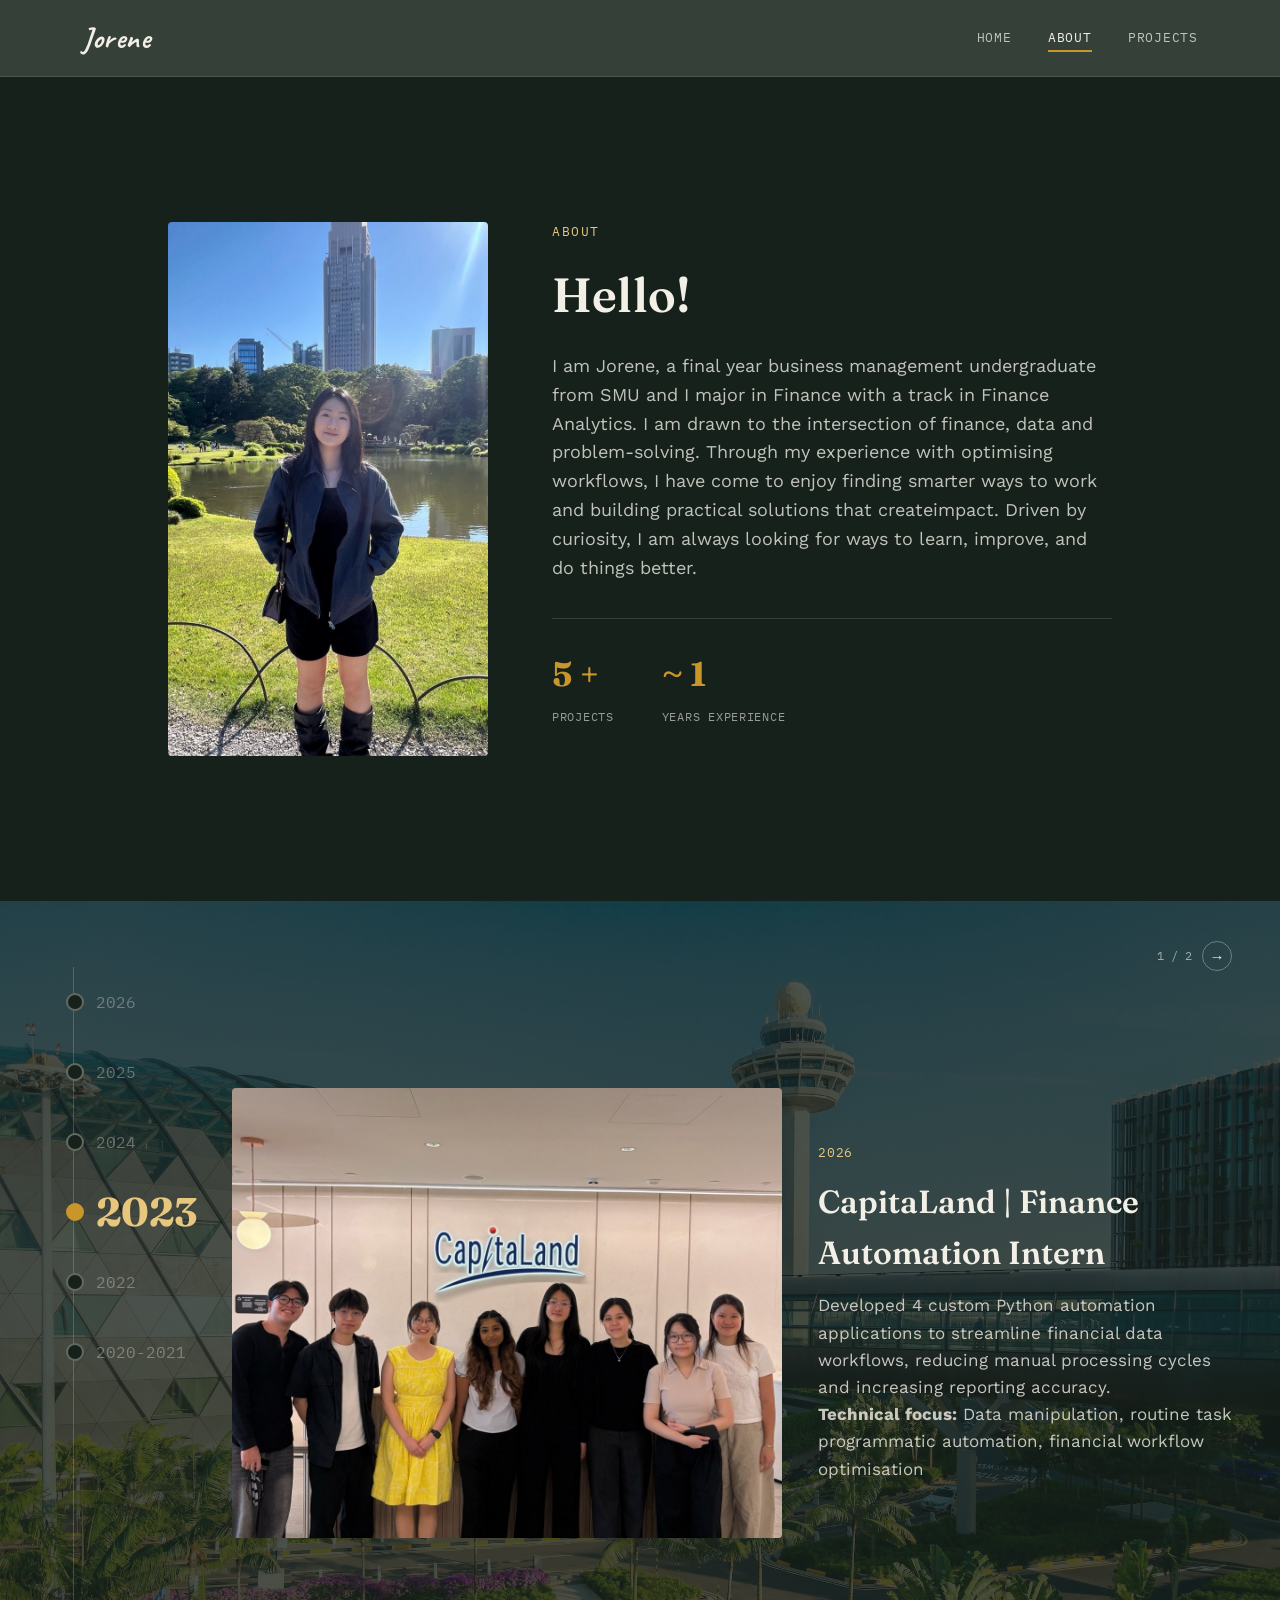
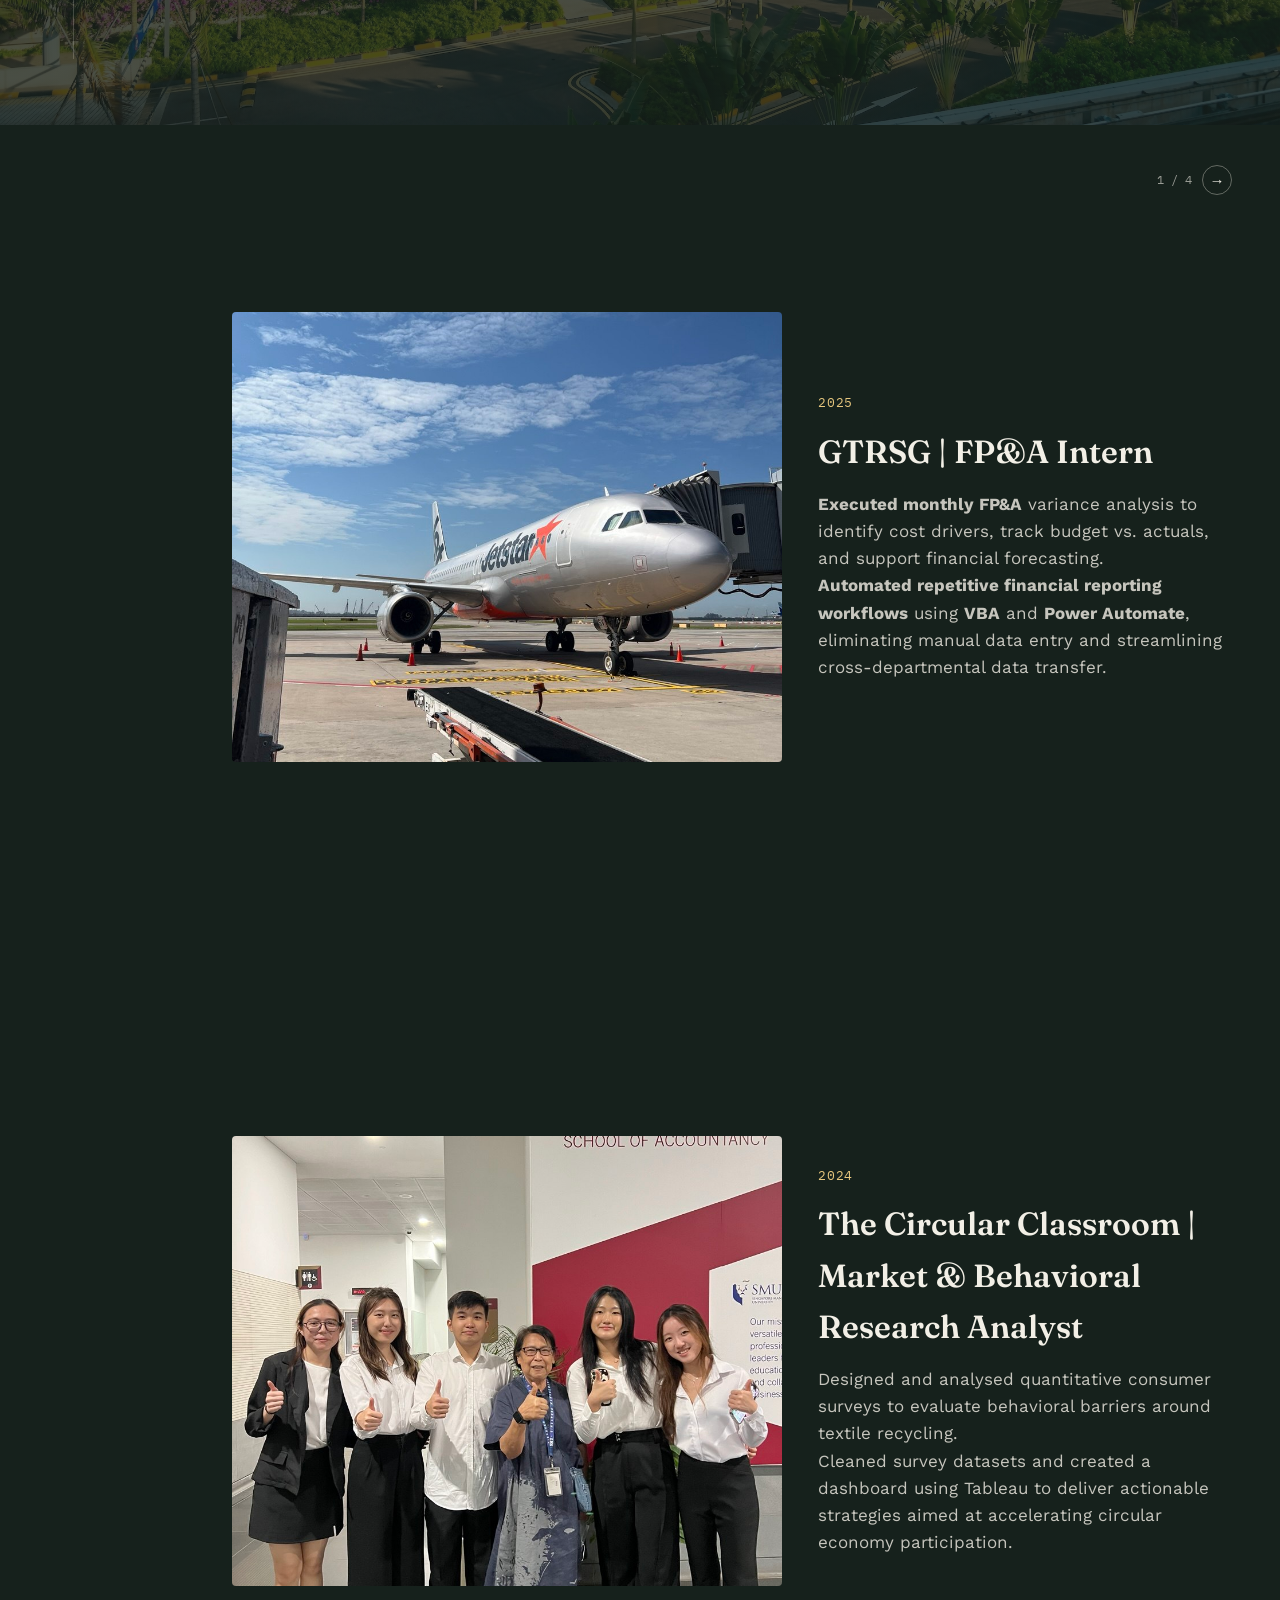
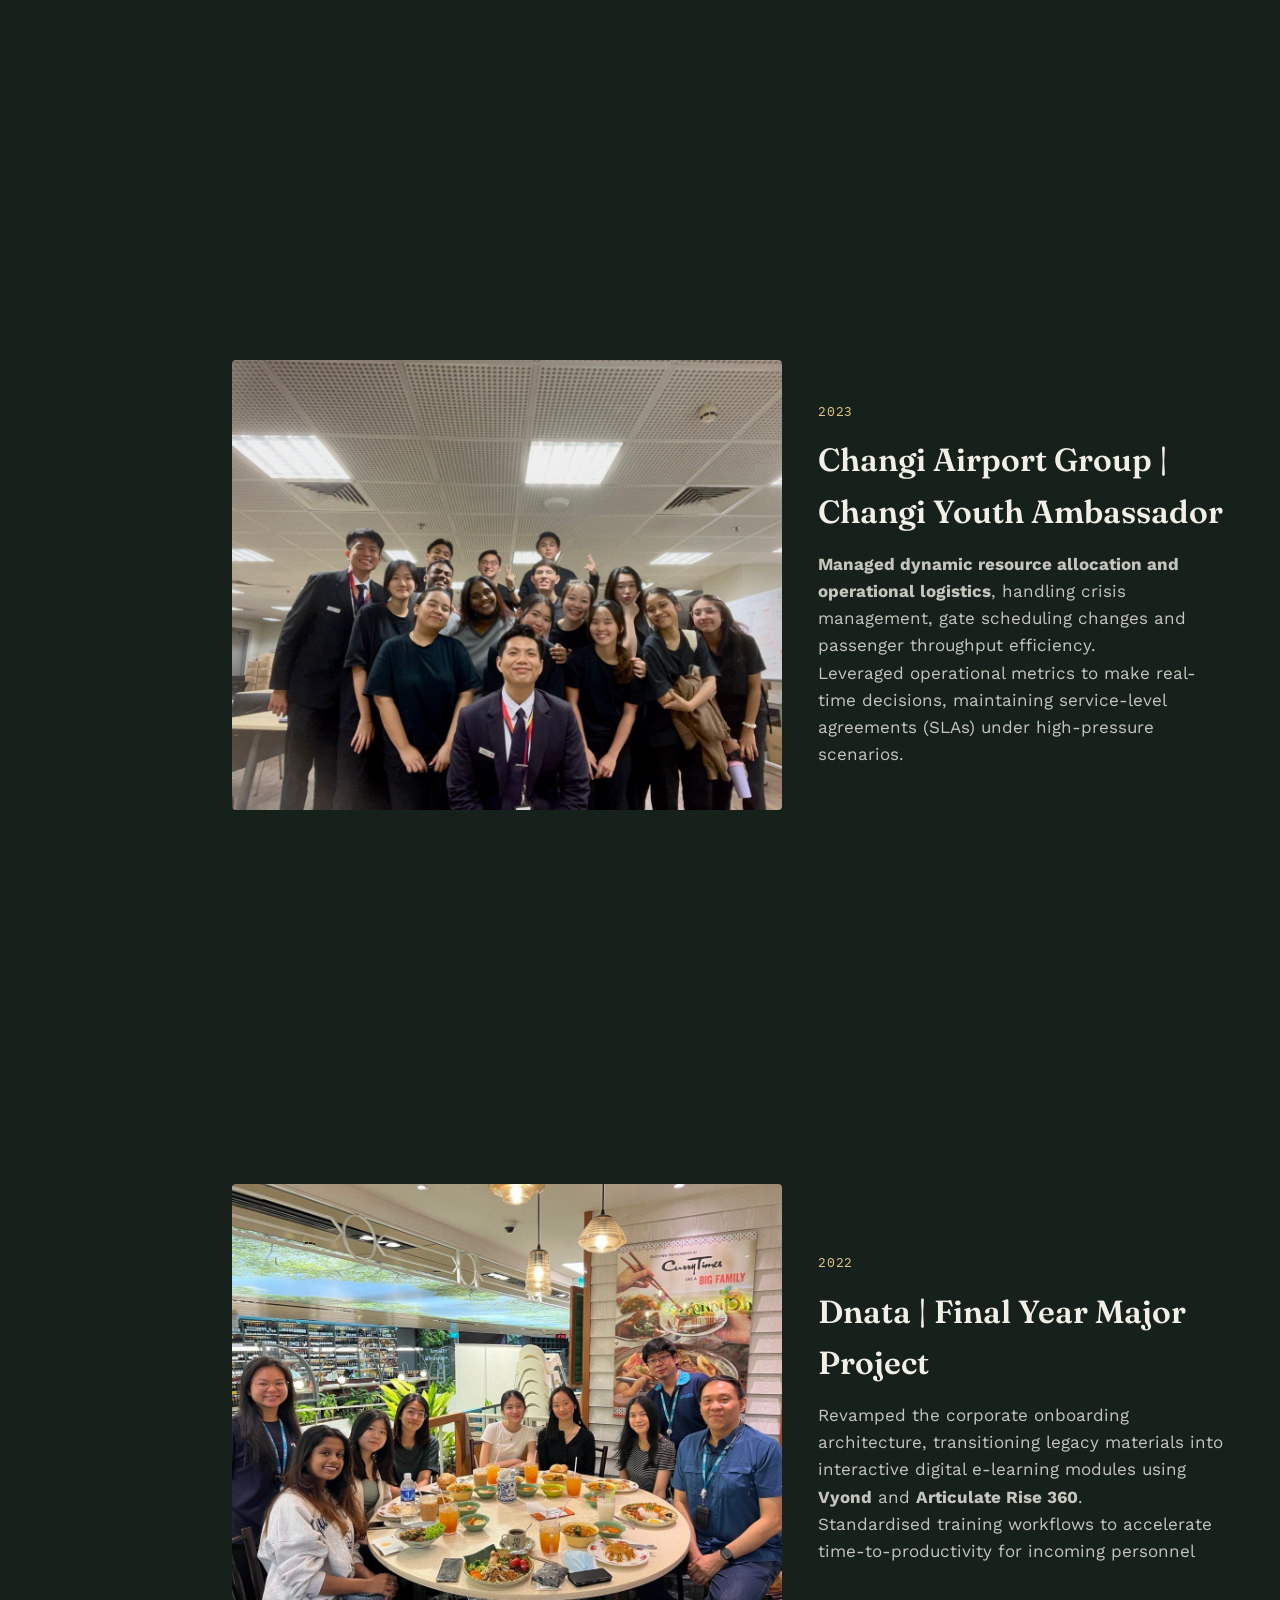
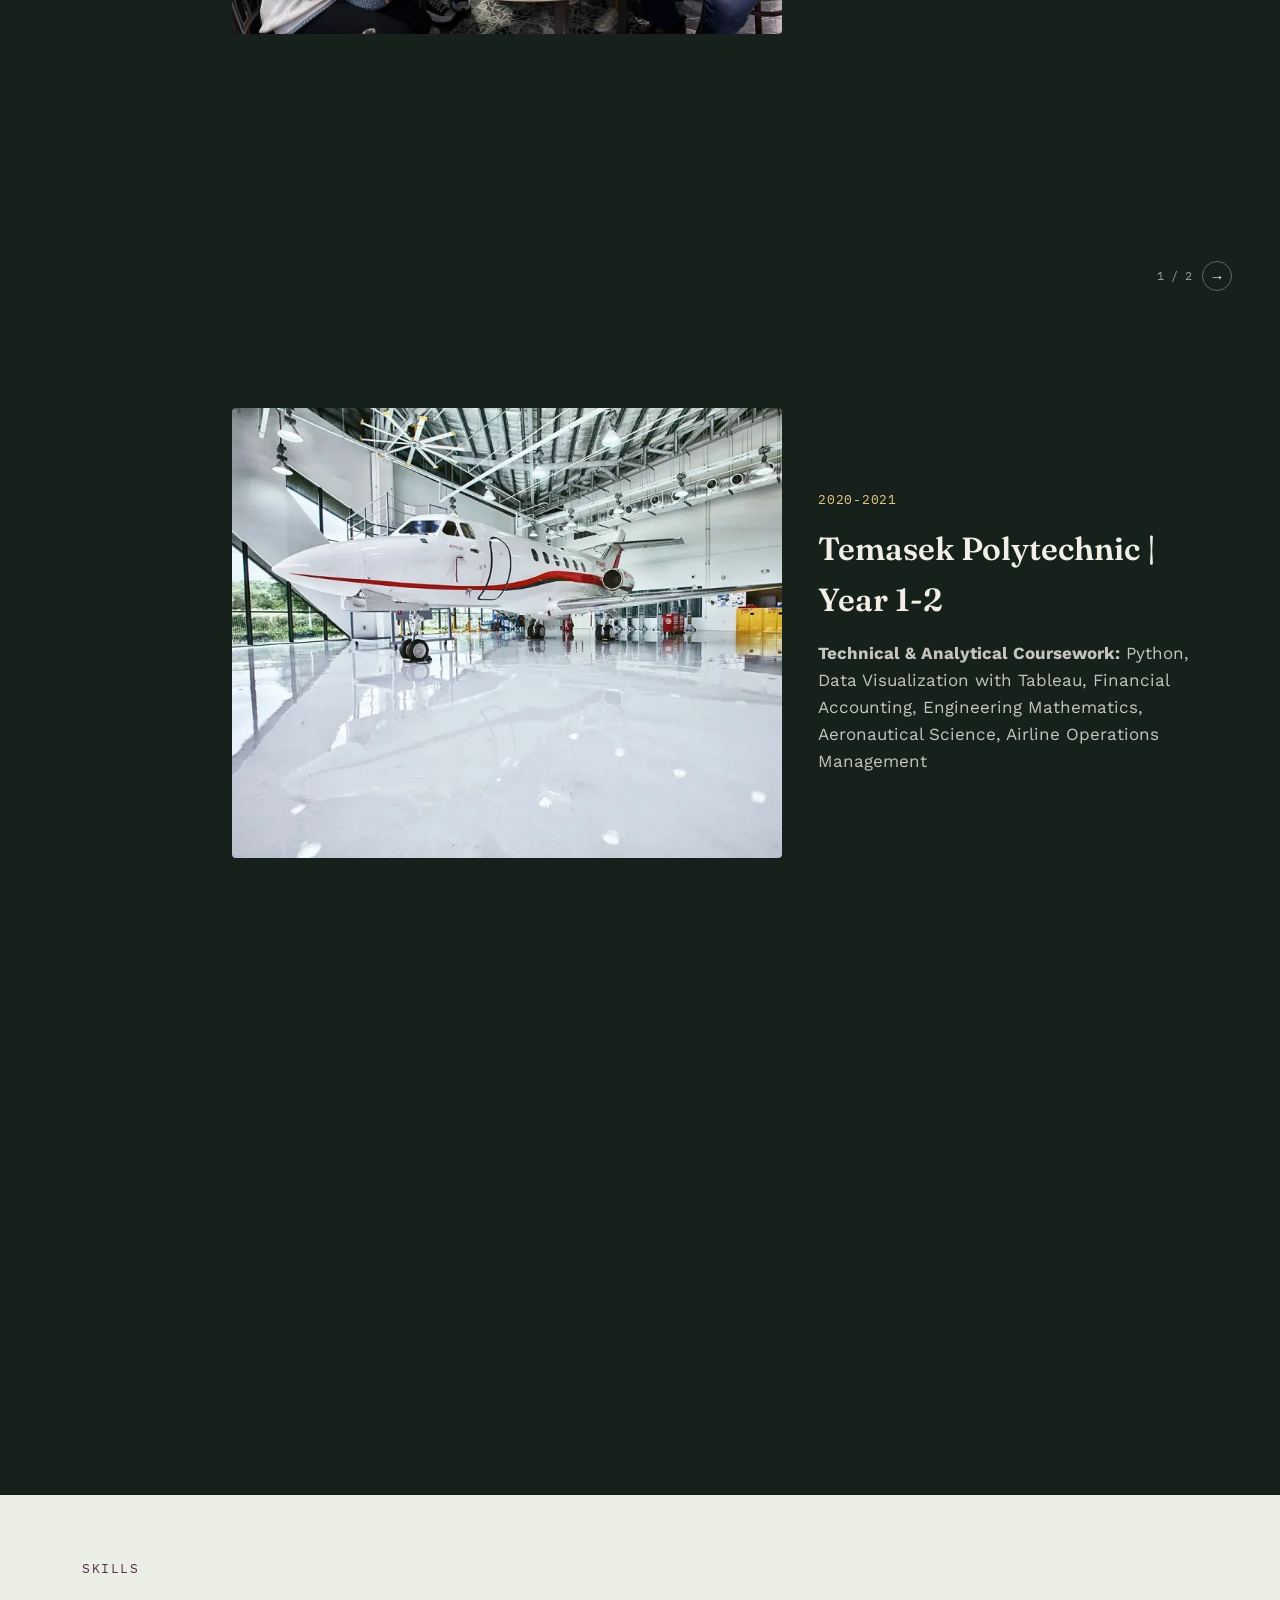
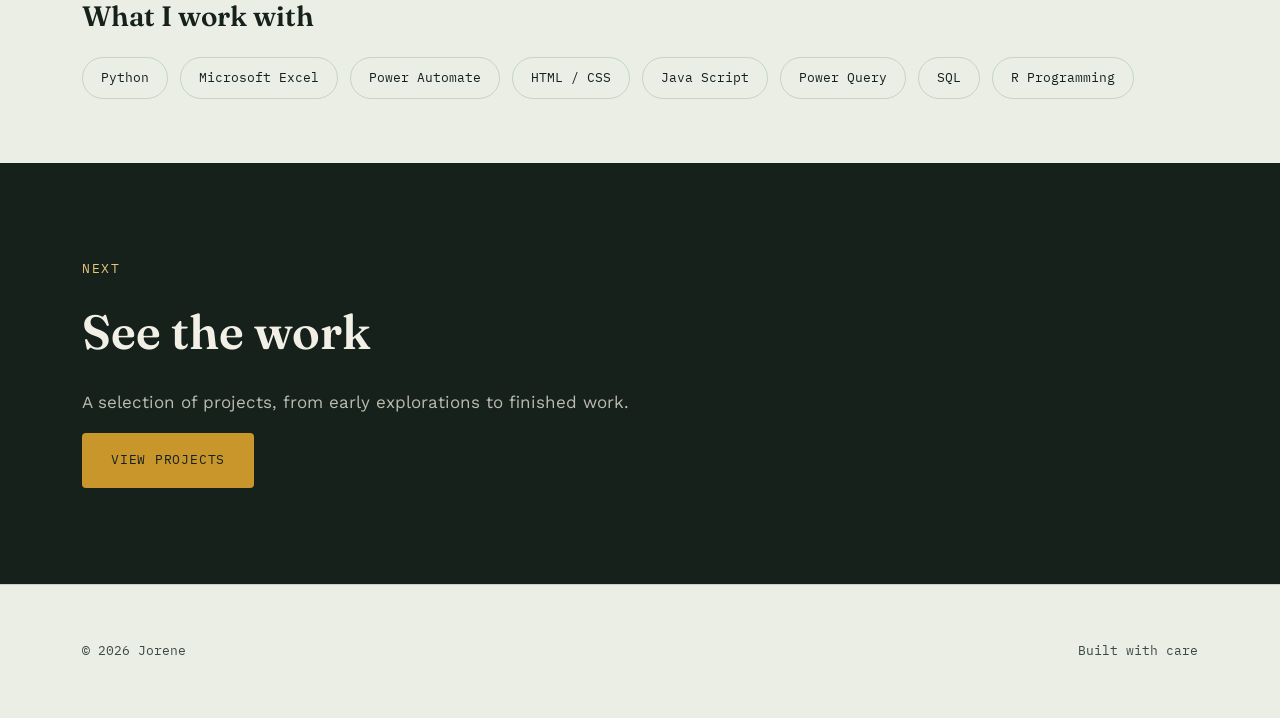
==== about.html @ ab5627ec "Add files via upload" ====
<!DOCTYPE html>
<html lang="en">
<head>
<meta charset="UTF-8">
<meta name="viewport" content="width=device-width, initial-scale=1.0">
<title>About — Jorene</title>
<link rel="stylesheet" href="css/styles.css">
</head>
<body>

<nav class="site-nav on-dark">
  <div class="wrap">
    <a href="index.html" class="brand">Jorene</a>
    <ul class="nav-links">
      <li><a href="index.html">Home</a></li>
      <li><a href="about.html" class="active">About</a></li>
      <li><a href="projects.html">Projects</a></li>
    </ul>
  </div>
</nav>

<section class="section section-dark about-hero-section">
  <div class="wrap about-hero">
    <div class="about-photo">
      <img src="images/portrait.jpg" alt="Portrait of Jorene"
           onerror="this.remove(); this.parentElement.innerHTML='Add images/portrait.jpg';">
    </div>
    <div>
      <p class="eyebrow">About</p>
      <h2 class="section-title">Hello!</h2>
      <p style="max-width:560px; color:rgba(242,239,230,0.78); font-size:18px;">
        I am Jorene, a final year business management undergraduate from SMU and I major in Finance with a track
        in Finance Analytics. I am drawn to the intersection of finance, data and problem-solving. Through my 
        experience with optimising workflows, I have come to enjoy finding smarter ways to work and building
        practical solutions that createimpact. Driven by curiosity, I am always looking for ways to learn, 
        improve, and do things better.
      </p>
      <div class="stat-row">
        <div class="stat"><b>5 +</b><span>Projects</span></div>
        <div class="stat"><b>~ 1</b><span>Years experience</span></div>
      </div>
    </div>
  </div>
</section>

<section class="scroll-timeline" data-timeline-root></section>


<section class="section tight">
  <div class="wrap two-col">
    <div>
      <p class="eyebrow">Skills</p>
      <h2 class="section-title" style="font-size:28px;">What I work with</h2>
    </div>
    <ul style="display:flex; flex-wrap:wrap; gap:12px; align-content:flex-start;">
      <li style="border:1px solid var(--paper-soft); padding:10px 18px; border-radius:999px; font-family:var(--font-mono); font-size:13px;">Python</li>
      <li style="border:1px solid var(--paper-soft); padding:10px 18px; border-radius:999px; font-family:var(--font-mono); font-size:13px;">Microsoft Excel</li>
      <li style="border:1px solid var(--paper-soft); padding:10px 18px; border-radius:999px; font-family:var(--font-mono); font-size:13px;">Power Automate</li>
      <li style="border:1px solid var(--paper-soft); padding:10px 18px; border-radius:999px; font-family:var(--font-mono); font-size:13px;">HTML / CSS</li>
      <li style="border:1px solid var(--paper-soft); padding:10px 18px; border-radius:999px; font-family:var(--font-mono); font-size:13px;">Java Script</li>
      <li style="border:1px solid var(--paper-soft); padding:10px 18px; border-radius:999px; font-family:var(--font-mono); font-size:13px;">Power Query</li>
      <li style="border:1px solid var(--paper-soft); padding:10px 18px; border-radius:999px; font-family:var(--font-mono); font-size:13px;">SQL</li>
      <li style="border:1px solid var(--paper-soft); padding:10px 18px; border-radius:999px; font-family:var(--font-mono); font-size:13px;">R Programming</li>
    </ul>
  </div>
</section>

<section class="section section-dark cta-band">
  <div class="wrap">
    <p class="eyebrow">Next</p>
    <h2 class="section-title">See the work</h2>
    <p class="lede" style="color:rgba(242,239,230,0.75);">A selection of projects, from early explorations to finished work.</p>
    <a href="projects.html" class="btn btn-primary">View Projects</a>
  </div>
</section>

<footer class="site-footer">
  <div class="wrap" style="display:flex; justify-content:space-between; width:100%; flex-wrap:wrap; gap:16px;">
    <span>&copy; 2026 Jorene</span>
    <span>Built with care</span>
  </div>
</footer>

<script src="js/data.js"></script>
<script src="js/main.js"></script>
</body>
</html>
---- css/styles.css ----
/* =========================================================
   JORENE — PORTFOLIO DESIGN SYSTEM
   Palette: sage paper + deep forest ink + mustard gold + plum
   Type: Fraunces (display) / Work Sans (body) / IBM Plex Mono (labels)
   Signature: hand-drawn underline mark used as a recurring "signature"
   ========================================================= */

@import url('https://fonts.googleapis.com/css2?family=Fraunces:opsz,wght@9..144,400;9..144,600;9..144,700;9..144,900&family=Work+Sans:wght@400;500;600&family=IBM+Plex+Mono:wght@400;500&family=Caveat:wght@600;700&display=swap');

:root{
  /* colors */
  --bg:            #EAEEE5;   /* soft sage paper */
  --bg-card:       #F5F6F0;   /* lifted surface */
  --ink:           #16211C;   /* near-black forest, primary text / dark bg */
  --ink-soft:      #3C4A41;   /* secondary text on light */
  --paper-soft:    #C9D2C4;   /* muted borders on light */
  --gold:          #C9962B;   /* mustard accent */
  --gold-soft:     #E7C77E;
  --plum:          #5C2A4D;   /* signature accent */
  --cream-on-dark: #F2EFE6;

  /* type */
  --font-display: 'Fraunces', serif;
  --font-body: 'Work Sans', sans-serif;
  --font-mono: 'IBM Plex Mono', monospace;
  --font-signature: 'Caveat', cursive;

  --radius: 4px;
  --max-w: 1180px;
}

*{ box-sizing: border-box; }
html{ scroll-behavior: smooth; }
body{
  margin:0;
  background: var(--bg);
  color: var(--ink);
  font-family: var(--font-body);
  font-size: 17px;
  line-height: 1.6;
  -webkit-font-smoothing: antialiased;
}
img{ max-width:100%; display:block; }
a{ color: inherit; text-decoration: none; }
ul{ list-style: none; margin:0; padding:0; }

.wrap{
  max-width: var(--max-w);
  margin: 0 auto;
  padding: 0 32px;
}

/* ---------- focus states ---------- */
a:focus-visible, button:focus-visible{
  outline: 2px solid var(--gold);
  outline-offset: 3px;
}

/* ---------- nav ---------- */
.site-nav{
  position: sticky;
  top: 0;
  z-index: 50;
  background: rgba(234,238,229,0.88);
  backdrop-filter: blur(8px);
  border-bottom: 1px solid var(--paper-soft);
}
.site-nav.on-dark{
  background: rgba(22,33,28,0.85);
  border-bottom: 1px solid rgba(242,239,230,0.12);
}
.site-nav .wrap{
  display:flex;
  align-items:center;
  justify-content: space-between;
  height: 76px;
}
.brand{
  font-family: var(--font-signature);
  font-size: 30px;
  font-weight: 700;
  letter-spacing: 0.5px;
}
.site-nav.on-dark .brand{ color: var(--cream-on-dark); }

.nav-links{
  display:flex;
  gap: 36px;
  font-family: var(--font-mono);
  font-size: 13px;
  letter-spacing: 0.06em;
  text-transform: uppercase;
}
.nav-links a{
  position:relative;
  padding-bottom: 4px;
  opacity: 0.75;
  transition: opacity .2s ease;
}
.nav-links a:hover{ opacity: 1; }
.nav-links a.active{ opacity: 1; }
.nav-links a.active::after{
  content:"";
  position:absolute;
  left:0; right:0; bottom:-2px;
  height: 2px;
  background: var(--gold);
}
.site-nav.on-dark .nav-links a{ color: var(--cream-on-dark); }

.nav-toggle{ display:none; }

/* ---------- signature underline mark ---------- */
.signature-mark{
  display:block;
  width: 150px;
  height: 34px;
  margin-top: 6px;
}
.signature-mark path{
  fill:none;
  stroke: var(--gold);
  stroke-width: 4;
  stroke-linecap: round;
}
.signature-mark.dark path{ stroke: var(--gold); }

/* ---------- buttons ---------- */
.btn{
  display:inline-flex;
  align-items:center;
  gap: 10px;
  font-family: var(--font-mono);
  font-size: 13px;
  letter-spacing: 0.06em;
  text-transform: uppercase;
  padding: 16px 28px;
  border-radius: var(--radius);
  border: 1px solid transparent;
  cursor: pointer;
  transition: transform .18s ease, background .18s ease, color .18s ease, border-color .18s ease;
}
.btn:hover{ transform: translateY(-2px); }
.btn-primary{
  background: var(--gold);
  color: var(--ink);
}
.btn-primary:hover{ background: var(--gold-soft); }
.btn-outline{
  background: transparent;
  border-color: currentColor;
  color: inherit;
}
.btn-outline:hover{ background: var(--ink); color: var(--cream-on-dark); }
.btn-outline.on-light:hover{ background: var(--ink); color: var(--cream-on-dark); }

/* ---------- hero (index.html) ---------- */
.hero{
  min-height: calc(100vh - 76px);
  display:flex;
  align-items:center;
  background:
    radial-gradient(circle at 78% 32%, rgba(201,150,43,0.18), transparent 45%),
    linear-gradient(160deg, #16211C 0%, #1E2E26 55%, #223226 100%);
  color: var(--cream-on-dark);
  position: relative;
  overflow: hidden;
}
.hero .wrap{ width:100%; padding-top: 60px; padding-bottom: 60px; }
.hero-eyebrow{
  font-family: var(--font-mono);
  font-size: 13px;
  letter-spacing: 0.14em;
  text-transform: uppercase;
  color: var(--gold-soft);
  margin: 0 0 18px;
}
.hero h1{
  font-family: var(--font-display);
  font-weight: 600;
  font-size: clamp(48px, 8vw, 104px);
  line-height: 1.02;
  margin: 0 0 8px;
}
.hero h1 .signature-name{
  font-family: var(--font-signature);
  font-weight: 700;
  color: var(--gold);
  font-size: 1.15em;
}
.hero p.lede{
  max-width: 480px;
  font-size: 19px;
  color: rgba(242,239,230,0.78);
  margin: 22px 0 40px;
}
.hero-visual img{
  width: 100%;
  height: 100%;
  object-fit: cover;
  object-position: center 50%;   /* was 20% — lower number shifts the visible crop up */
  background: var(--gold);
}
.hero-visual{
  position:absolute;
  right: 4%;              /* was -6% — that pushed it off the right edge */
  top: 50%;
  transform: translateY(-50%);
  width: 38%;              /* was 46% — slightly smaller so it clears the edge */
  aspect-ratio: 1/1;
  border-radius: 50%;
  overflow: hidden;
  border: 3px solid var(--gold-soft);
  box-shadow: 0 0 0 1px rgba(0,0,0,0.2);
}
@media (max-width: 860px){
  .hero{ padding-top: 20px; }
  .hero-visual{
    display: block;
    position: static;
    transform: none;
    width: 200px;
    margin: 32px auto 0;
  }
}

/* ---------- section shells ---------- */
.section{ padding: 96px 0; }
.section.tight{ padding: 64px 0; }
.section-dark{ background: var(--ink); color: var(--cream-on-dark); }
.eyebrow{
  font-family: var(--font-mono);
  font-size: 13px;
  letter-spacing: 0.12em;
  text-transform: uppercase;
  color: var(--plum);
  margin: 0 0 14px;
}
.section-dark .eyebrow{ color: var(--gold-soft); }
h2.section-title{
  font-family: var(--font-display);
  font-weight: 600;
  font-size: clamp(32px, 4vw, 48px);
  margin: 0 0 18px;
}

/* ---------- about page ---------- */
.about-hero{
  display:grid;
  grid-template-columns: 320px 1fr;
  gap: 64px;
  align-items:start;
}
.about-hero-section{
  min-height: calc(100vh - 76px);
  display: flex;
  align-items: center;
}
@media (max-width: 800px){
  .about-hero-section{
    min-height: auto;
    padding: 60px 0;
  }
}
.about-photo{
  aspect-ratio: 3/5;
  border-radius: var(--radius);
  background: linear-gradient(160deg,#2A3A31,#16211C);
  display:flex; align-items:center; justify-content:center;
  color: rgba(242,239,230,0.4);
  font-family: var(--font-mono);
  font-size: 13px;
  text-align:center;
  overflow:hidden;
}
.about-photo img{ width:100%; height:100%; object-fit:cover; }
.stat-row{
  display:flex;
  gap: 48px;
  margin-top: 36px;
  padding-top: 28px;
  border-top: 1px solid rgba(242,239,230,0.15);
}
.stat b{
  display:block;
  font-family: var(--font-display);
  font-size: 34px;
  color: var(--gold);
}
.stat span{
  font-family: var(--font-mono);
  font-size: 12px;
  letter-spacing: 0.06em;
  text-transform: uppercase;
  color: rgba(242,239,230,0.6);
}

/* ---------- timeline (education) ---------- */
.scroll-timeline{ position: relative; background: var(--ink); }

.scroll-bg{
  position: sticky;
  top: 76px;                    
  height: calc(100vh - 76px);   
  overflow: hidden;
}
.scroll-bg-layer{
  position: absolute;
  inset: 0;
  background-size: cover;
  background-position: center;
  opacity: 0;
  transition: opacity 0.7s ease;
}
.scroll-bg-layer.active{ opacity: 1; }
.scroll-bg::after{
  content: "";
  position: absolute;
  inset: 0;
  background: linear-gradient(90deg, rgba(22, 33, 28, 0.778) 100%, rgba(22, 33, 28, 0.789) 48%, rgba(22,33,28,0.15) 100%);
}

.scroll-track{
  position: relative;
  margin-top: calc(-100vh + 76px);
}

.timeline-photo{
  width: 120px;
  height: 90px;
  object-fit: cover;
  border-radius: var(--radius);
  flex-shrink: 0;
  background: var(--paper-soft);
}
@media (max-width: 560px){
  .timeline-body{ flex-direction: column; }
  .timeline-photo{ width: 100%; height: 160px; }
}

.scroll-rail{
  position:absolute;
  left: 5%;
  top: 8%;
  bottom: 8%;
  width: 160px;
  overflow: hidden;
  z-index: 2;
}

.rail-line{
  position:absolute;
  left: 9px; top: 0; bottom: 0;
  width: 1px;
  background: rgba(242,239,230,0.2);
}
.rail-track{
  position:absolute;
  left: 0; top: 0;
  width: 100%;
  transition: transform 0.6s cubic-bezier(0.65,0,0.35,1);
}
.rail-year{
  position:relative;
  display:block;
  width: 100%;
  height: 70px;
  padding-left: 32px;
  background:none;
  border:none;
  text-align:left;
  cursor:pointer;
  font-family: var(--font-mono);
  font-size: 16px;
  color: rgba(242,239,230,0.35);
  transition: color .3s ease, font-size .3s ease;
}
.rail-year::before{
  content:"";
  position:absolute;
  left: 2px; top: 50%;
  transform: translateY(-50%);
  width: 14px; height: 14px;
  border-radius: 50%;
  border: 2px solid rgba(242,239,230,0.35);
  background: var(--ink);
  transition: all .3s ease;
}
.rail-year.active{
  color: var(--gold-soft);
  font-family: var(--font-display);
  font-size: 40px;
  font-weight: 700;
}
.rail-year.active::before{
  border-color: var(--gold);
  background: var(--gold);
}

.scroll-point{
  min-height: calc(100vh - 76px);
  display: flex;
  align-items: center;
  gap: 36px;
  width: 1000px;
  margin-left: 150px;
  margin-right: 150px;
  color: var(--cream-on-dark);
  padding: 60px 0;
}
.scroll-point .timeline-photo{
  height: 50vh;
  width: 550px;
  object-fit: cover;
  border-radius: var(--radius);
  flex-shrink: 0;
  margin: 0;
}
.scroll-point{ position: relative; }  /* add this line to your existing .scroll-point rule if not already there */

.event-nav-top{
  position: absolute;
  top: 40px;
  right: 0;
  display:flex;
  align-items:center;
  gap: 10px;
  font-family: var(--font-mono);
  font-size: 12px;
  color: rgba(242,239,230,0.6);
}

.event-next{
  width: 30px; height: 30px;
  border-radius: 50%;
  border: 1px solid rgba(242,239,230,0.35);
  background: transparent;
  color: var(--cream-on-dark);
  cursor: pointer;
  font-size: 15px;
  line-height: 1;
  transition: all .2s ease;
}
.event-next:hover{
  background: var(--gold);
  border-color: var(--gold);
  color: var(--ink);
}

.scroll-point-text{
  flex: 1;
  min-width: 0;
}
.scroll-point-text .date{
  font-family: var(--font-mono);
  font-size: 13px;
  letter-spacing: 0.06em;
  text-transform: uppercase;
  color: var(--gold-soft);
  margin: 0 0 12px;
}
.scroll-point-text h3{
  font-family: var(--font-display);
  font-size: clamp(24px, 3vw, 32px);
  font-weight: 600;
  margin: 0 0 14px;
}
.scroll-point-text p:not(.date){
  color: rgba(242,239,230,0.8);
  margin: 0;
}
.scroll-spacer{ height: 50vh; }

.event-para{
  color: rgba(242,239,230,0.8);
  margin: 0 0 16px;
}
.event-para:last-child{
  margin-bottom: 0;
}

@media (max-width: 768px){
  .scroll-bg{ display: none; }
  .scroll-track{ margin-top: 0; }
  .scroll-spacer{ display: none; }

  .scroll-point{
    min-height: auto;
    width: auto;
    margin: 0 20px 40px;
    flex-direction: column;
    align-items: flex-start;
    gap: 16px;
    padding: 28px 20px;
    background: linear-gradient(160deg, #1c2a22, #16211C);
    border-radius: var(--radius);
    border: 1px solid rgba(242,239,230,0.08);
    position: relative;
  }
  .scroll-point .timeline-photo{
    width: 100%;
    height: 200px;
  }
  .event-nav-top{
    position: static;
    align-self: flex-end;
  }
}

/* ---------- projects grid ---------- */
.grid-header{
  display:flex;
  align-items:flex-end;
  justify-content: space-between;
  gap: 24px;
  flex-wrap: wrap;
  margin-bottom: 44px;
}
.filter-row{
  display:flex;
  gap: 10px;
  flex-wrap: wrap;
  font-family: var(--font-mono);
  font-size: 12px;
  letter-spacing: 0.05em;
  text-transform: uppercase;
}
.filter-row button{
  background: transparent;
  border: 1px solid var(--paper-soft);
  color: var(--ink-soft);
  padding: 9px 16px;
  border-radius: 999px;
  cursor:pointer;
  transition: all .18s ease;
}
.filter-row button.active,
.filter-row button:hover{
  background: var(--ink);
  color: var(--cream-on-dark);
  border-color: var(--ink);
}

.project-grid{
  display:grid;
  grid-template-columns: repeat(3, 1fr);
  gap: 22px;
}
@media (max-width: 1000px){ .project-grid{ grid-template-columns: repeat(2,1fr); } }
@media (max-width: 700px){ .project-grid{ grid-template-columns: 1fr; } }

.project-card{
  position:relative;
  display:block;
  border-radius: var(--radius);
  overflow:hidden;
  aspect-ratio: 4/5;
  background: linear-gradient(150deg,#2A3A31,#16211C);
  cursor:pointer;
}
.project-card img{
  width:100%; height:100%;
  object-fit: cover;
  transition: transform .5s ease;
}
.project-card:hover img{ transform: scale(1.06); }
.project-card .fallback-label{
  position:absolute; inset:0;
  display:flex; align-items:center; justify-content:center;
  color: rgba(242,239,230,0.35);
  font-family: var(--font-mono);
  font-size: 13px;
  text-align:center;
  padding: 20px;
}
.project-card .card-meta{
  position:absolute;
  left:0; right:0; bottom:0;
  padding: 22px;
  background: linear-gradient(0deg, rgba(0,0,0,0.72), transparent 70%);
  color: var(--cream-on-dark);
  transform: translateY(8px);
  opacity: 0;
  transition: all .25s ease;
}
.project-card:hover .card-meta{ transform: translateY(0); opacity: 1; }
.card-meta .cat{
  font-family: var(--font-mono);
  font-size: 11px;
  letter-spacing: 0.08em;
  text-transform: uppercase;
  color: var(--gold-soft);
  margin: 0 0 4px;
}
.card-meta h3{
  font-family: var(--font-display);
  font-size: 20px;
  margin: 0;
}

/* ---------- project detail page ---------- */
.detail-hero{
  display:grid;
  grid-template-columns: 1.1fr 0.9fr;
  min-height: calc(100vh - 76px);
}
@media (max-width: 900px){ .detail-hero{ grid-template-columns: 1fr; min-height:auto; } }
.detail-media{
  background: linear-gradient(150deg,#2A3A31,#16211C);
  display:flex; align-items:center; justify-content:center;
  color: rgba(242,239,230,0.35);
  font-family: var(--font-mono);
  font-size: 13px;
  min-height: 360px;
}
.detail-media img{ width:100%; height:100%; object-fit:cover; }
.detail-copy{
  background: var(--ink);
  color: var(--cream-on-dark);
  display:flex;
  flex-direction: column;
  justify-content:center;
  padding: 72px;
}
@media (max-width: 900px){ .detail-copy{ padding: 48px 32px; } }
.detail-copy .cat{
  font-family: var(--font-mono);
  font-size: 12px;
  letter-spacing: 0.1em;
  text-transform: uppercase;
  color: var(--gold-soft);
  margin: 0 0 14px;
}
.detail-copy h1{
  font-family: var(--font-display);
  font-size: clamp(32px, 4vw, 52px);
  font-weight: 600;
  margin: 0 0 18px;
}
.detail-copy p.summary{
  color: rgba(242,239,230,0.8);
  font-size: 18px;
  max-width: 480px;
  margin: 0 0 32px;
}
.meta-grid{
  display:grid;
  grid-template-columns: repeat(3,1fr);
  gap: 24px;
  padding-top: 28px;
  border-top: 1px solid rgba(242,239,230,0.15);
  max-width: 480px;
}
.meta-grid div span{
  display:block;
  font-family: var(--font-mono);
  font-size: 11px;
  letter-spacing: 0.06em;
  text-transform: uppercase;
  color: rgba(242,239,230,0.55);
  margin-bottom: 6px;
}
.detail-body{
  max-width: 720px;
  margin: 0 auto;
  padding: 90px 32px;
}
.detail-body p{ color: var(--ink-soft); font-size: 18px; margin-bottom: 22px; }
.detail-gallery{
  display:grid;
  grid-template-columns: 1fr 1fr;
  gap: 18px;
  margin-top: 40px;
}
.detail-gallery .g-item{
  aspect-ratio: 4/3;
  border-radius: var(--radius);
  overflow:hidden;
  background: linear-gradient(150deg,#dfe4d8,#c9d2c4);
}
.detail-gallery img{ width:100%; height:100%; object-fit:cover; }
.back-link{
  display:inline-flex;
  align-items:center;
  gap: 8px;
  font-family: var(--font-mono);
  font-size: 13px;
  text-transform: uppercase;
  letter-spacing: 0.06em;
  color: var(--gold-soft);
  margin-bottom: 30px;
}

/* ---------- footer ---------- */
.site-footer{
  padding: 56px 0;
  border-top: 1px solid var(--paper-soft);
  font-family: var(--font-mono);
  font-size: 13px;
  color: var(--ink-soft);
}
.site-footer.on-dark{
  border-top-color: rgba(242,239,230,0.12);
  color: rgba(242,239,230,0.6);
}

@media (max-width: 768px){
  .scroll-rail{
    left: 4%;
    width: 90px;
  }
  .rail-year{
    font-size: 13px;
    padding-left: 24px;
  }
  .rail-year.active{
    font-size: 26px;
  }
  .scroll-point{
    width: auto;
    margin: 0 20px;
    flex-direction: column;
    align-items: flex-start;
    gap: 20px;
    padding-left: 100px;   /* clears the narrower rail */
  }
  .scroll-point .timeline-photo{
    width: 100%;
    height: 220px;
  }
  .event-nav-top{
    top: 20px;
  }
}
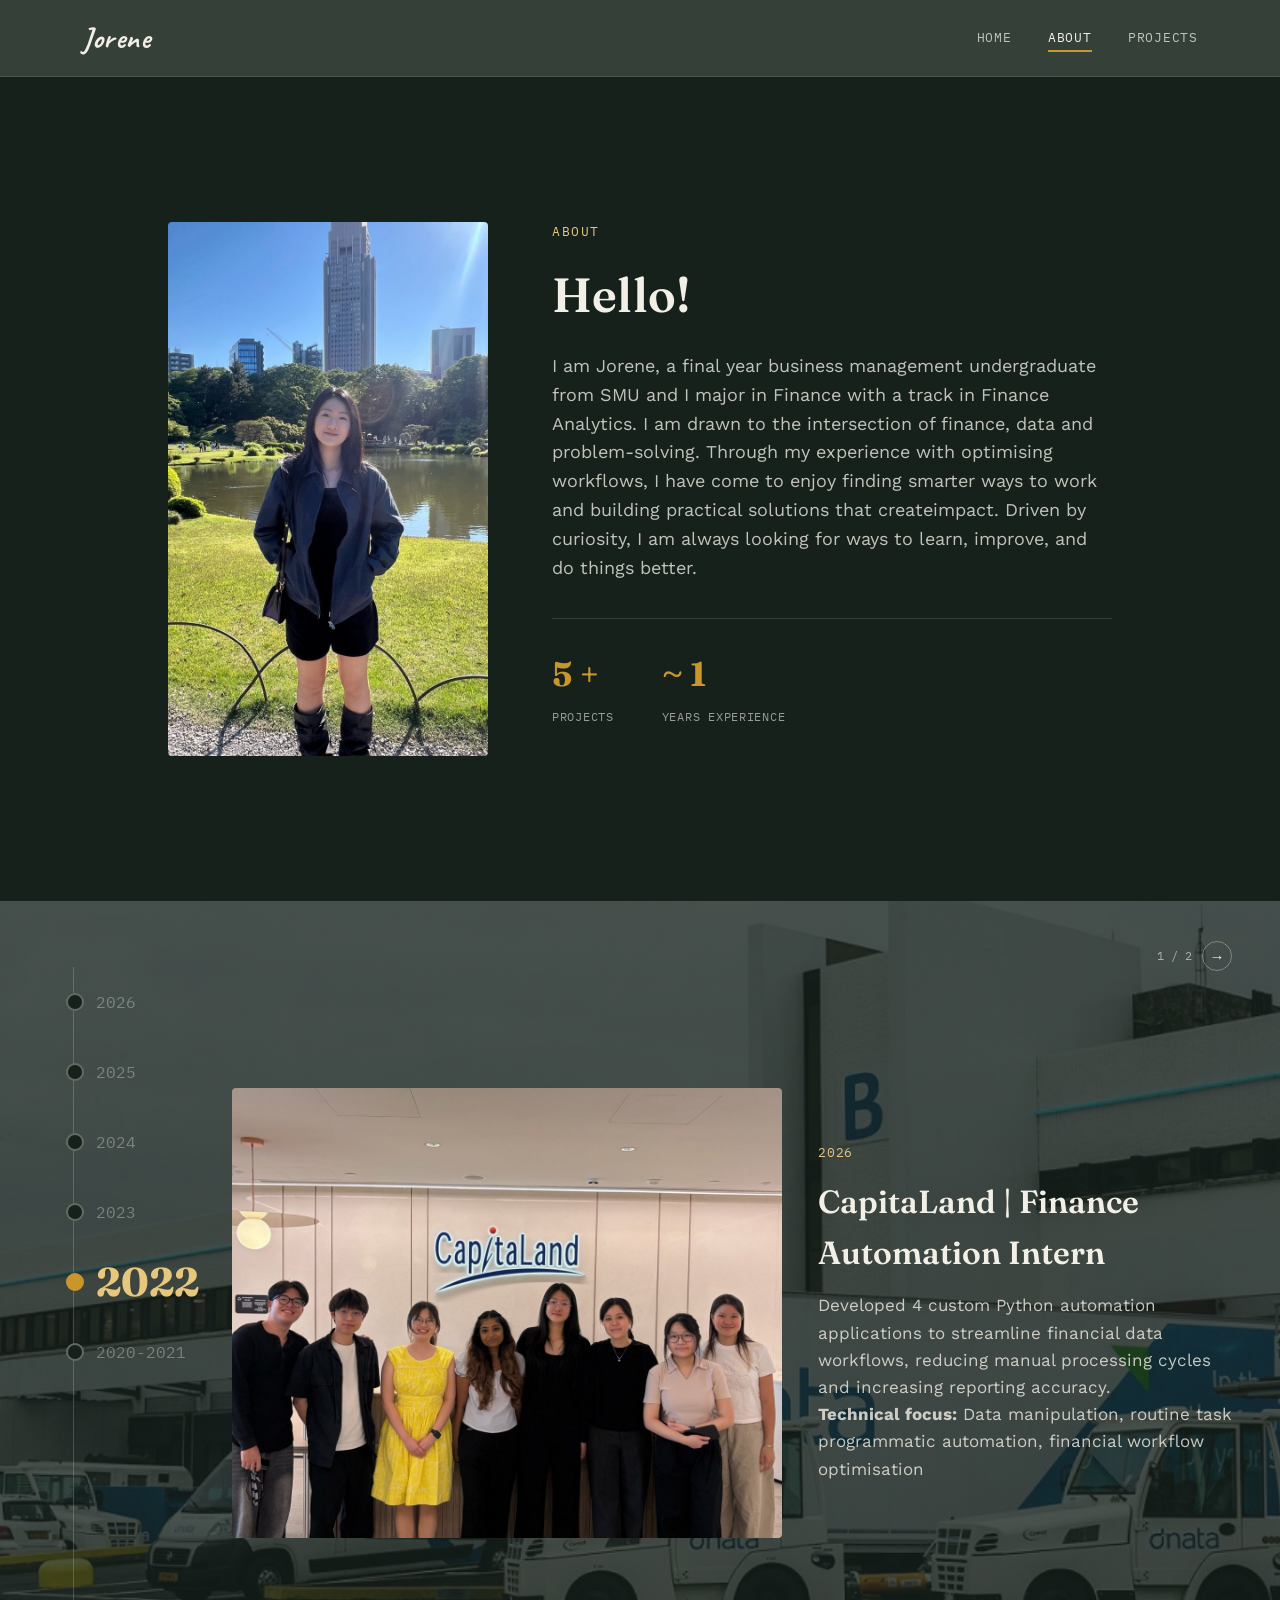
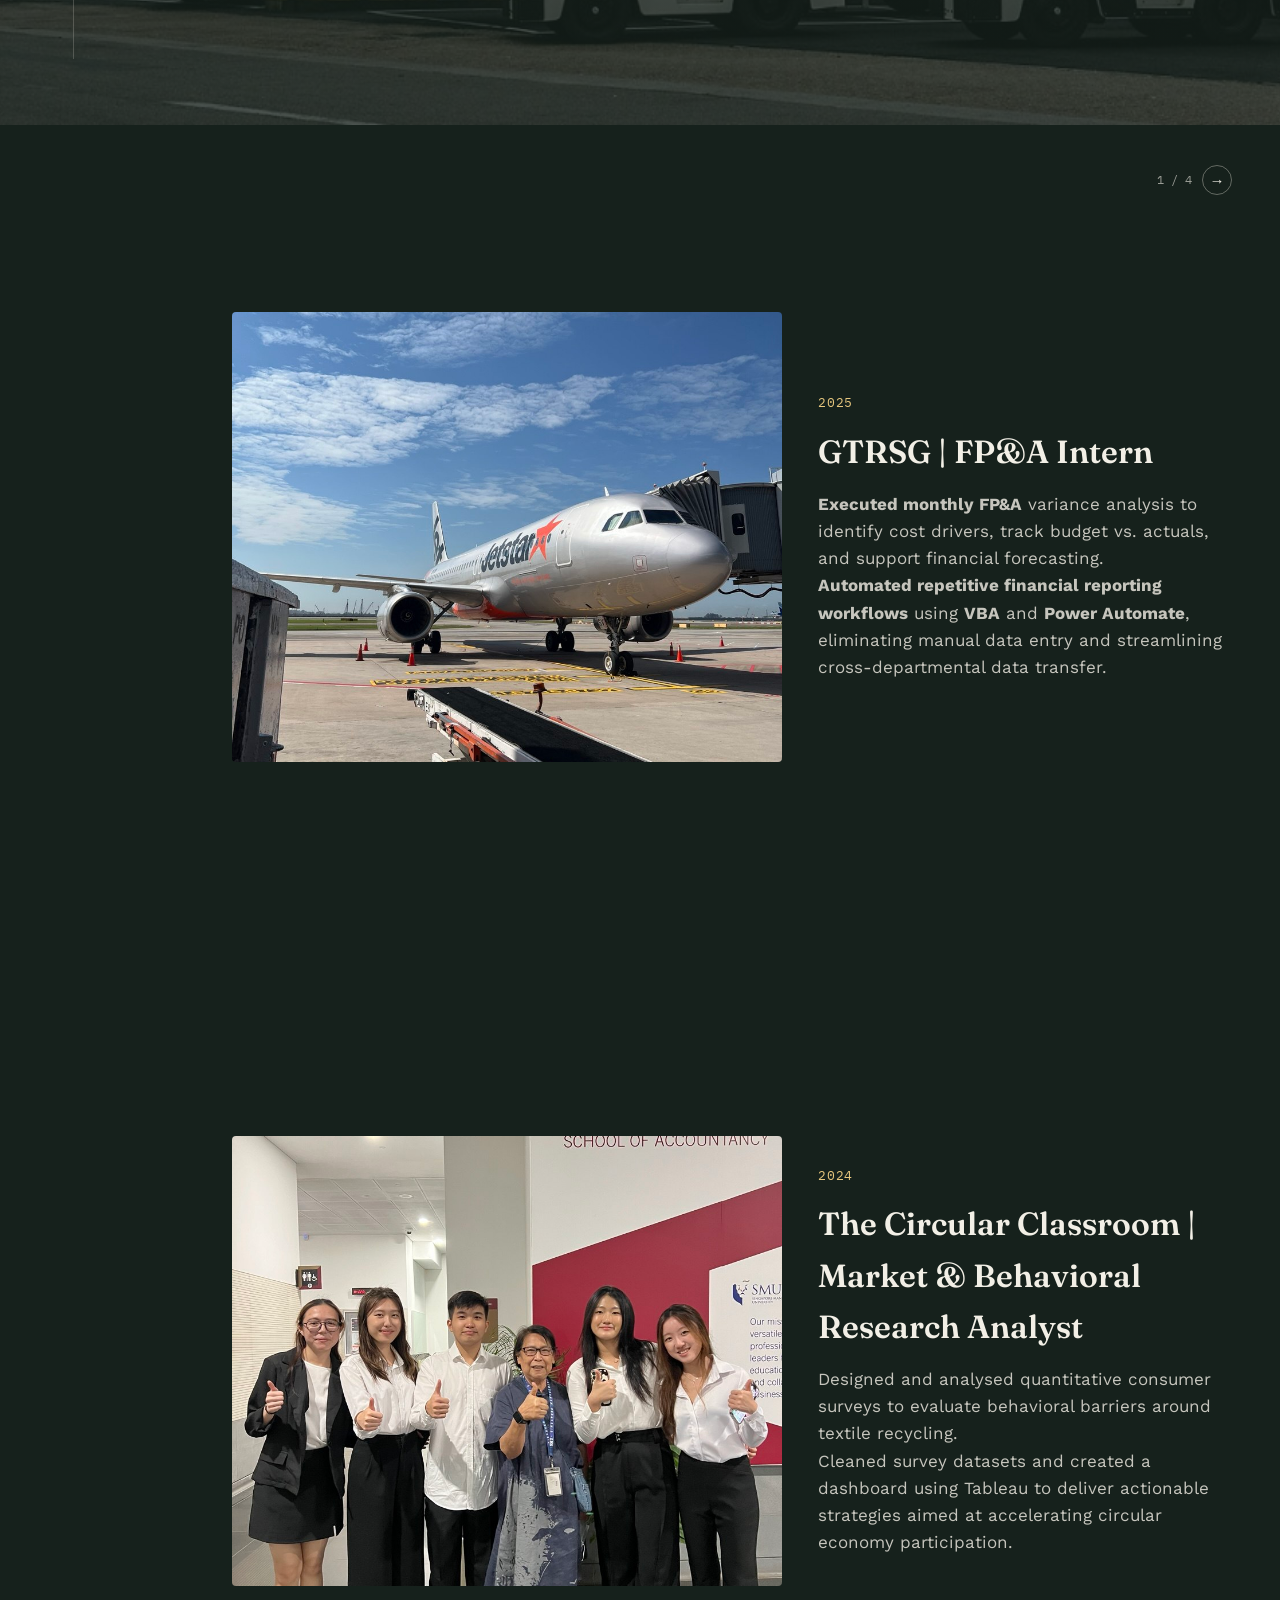
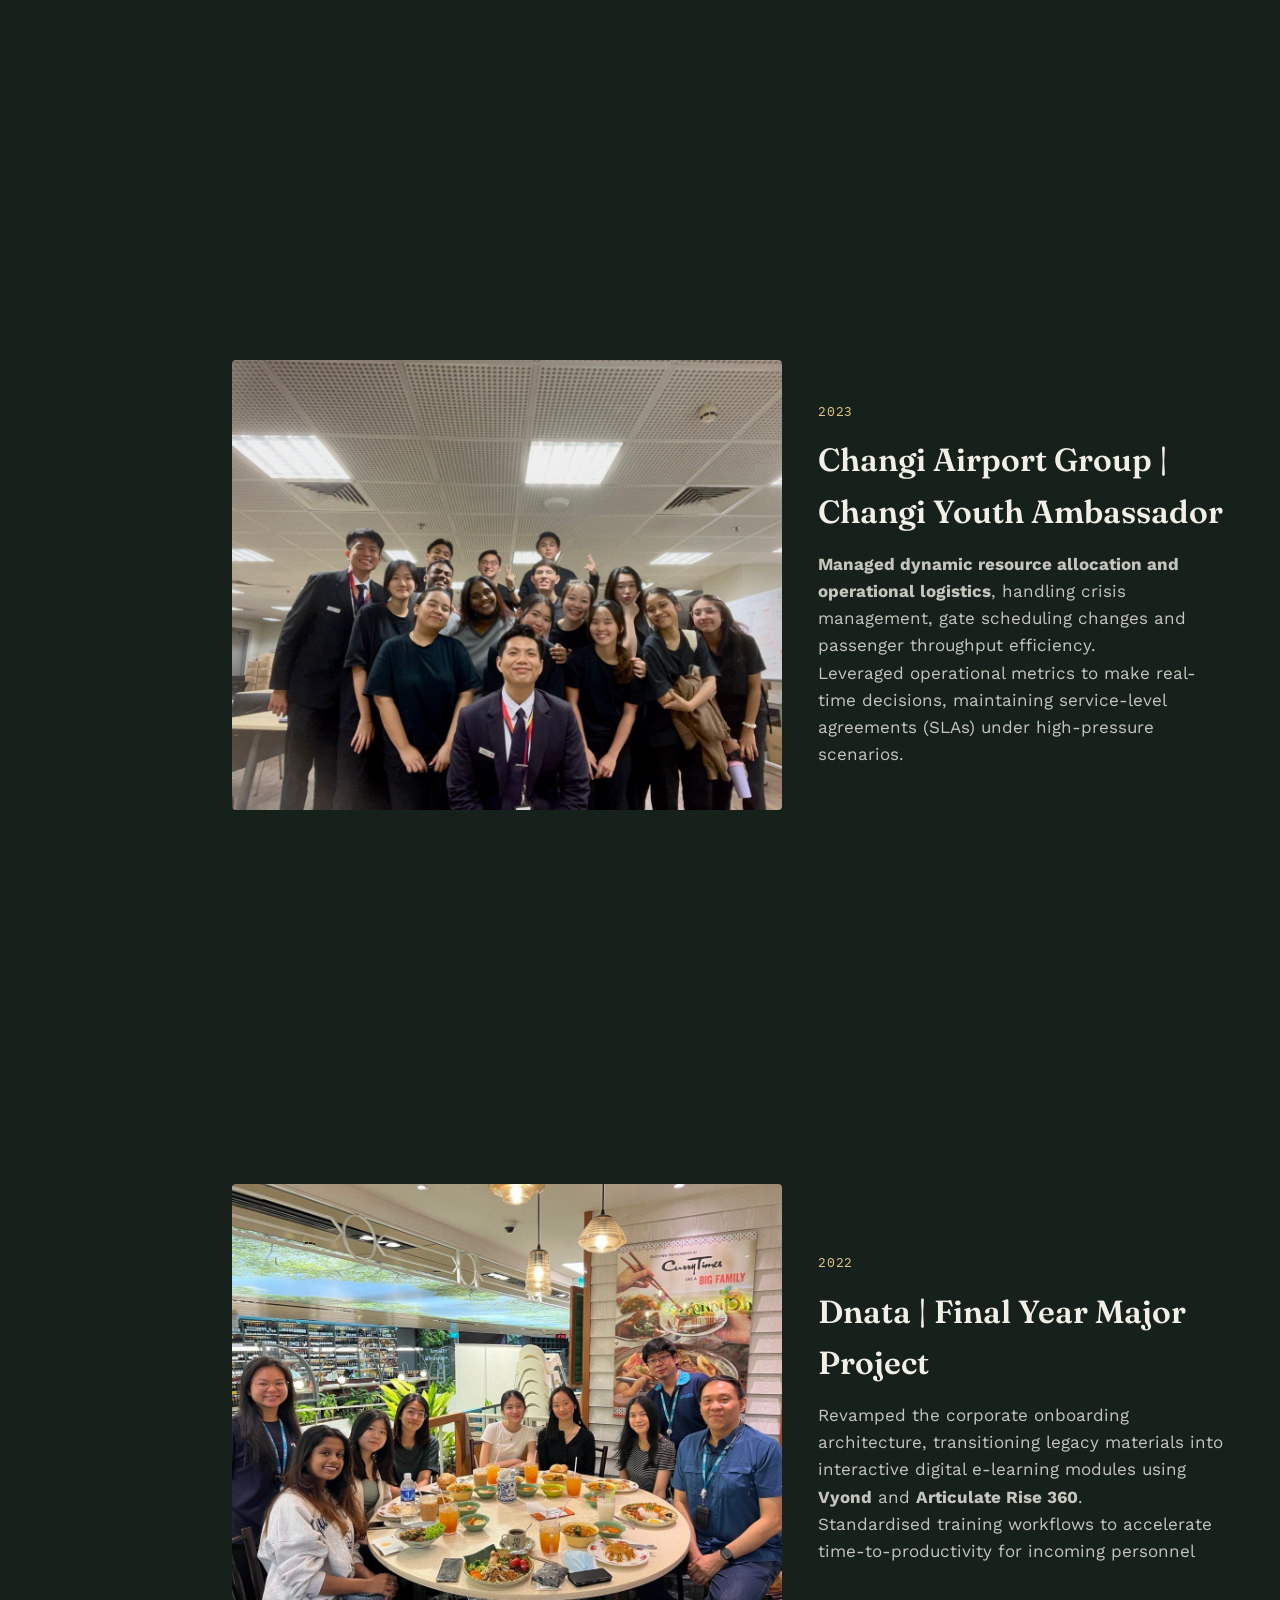
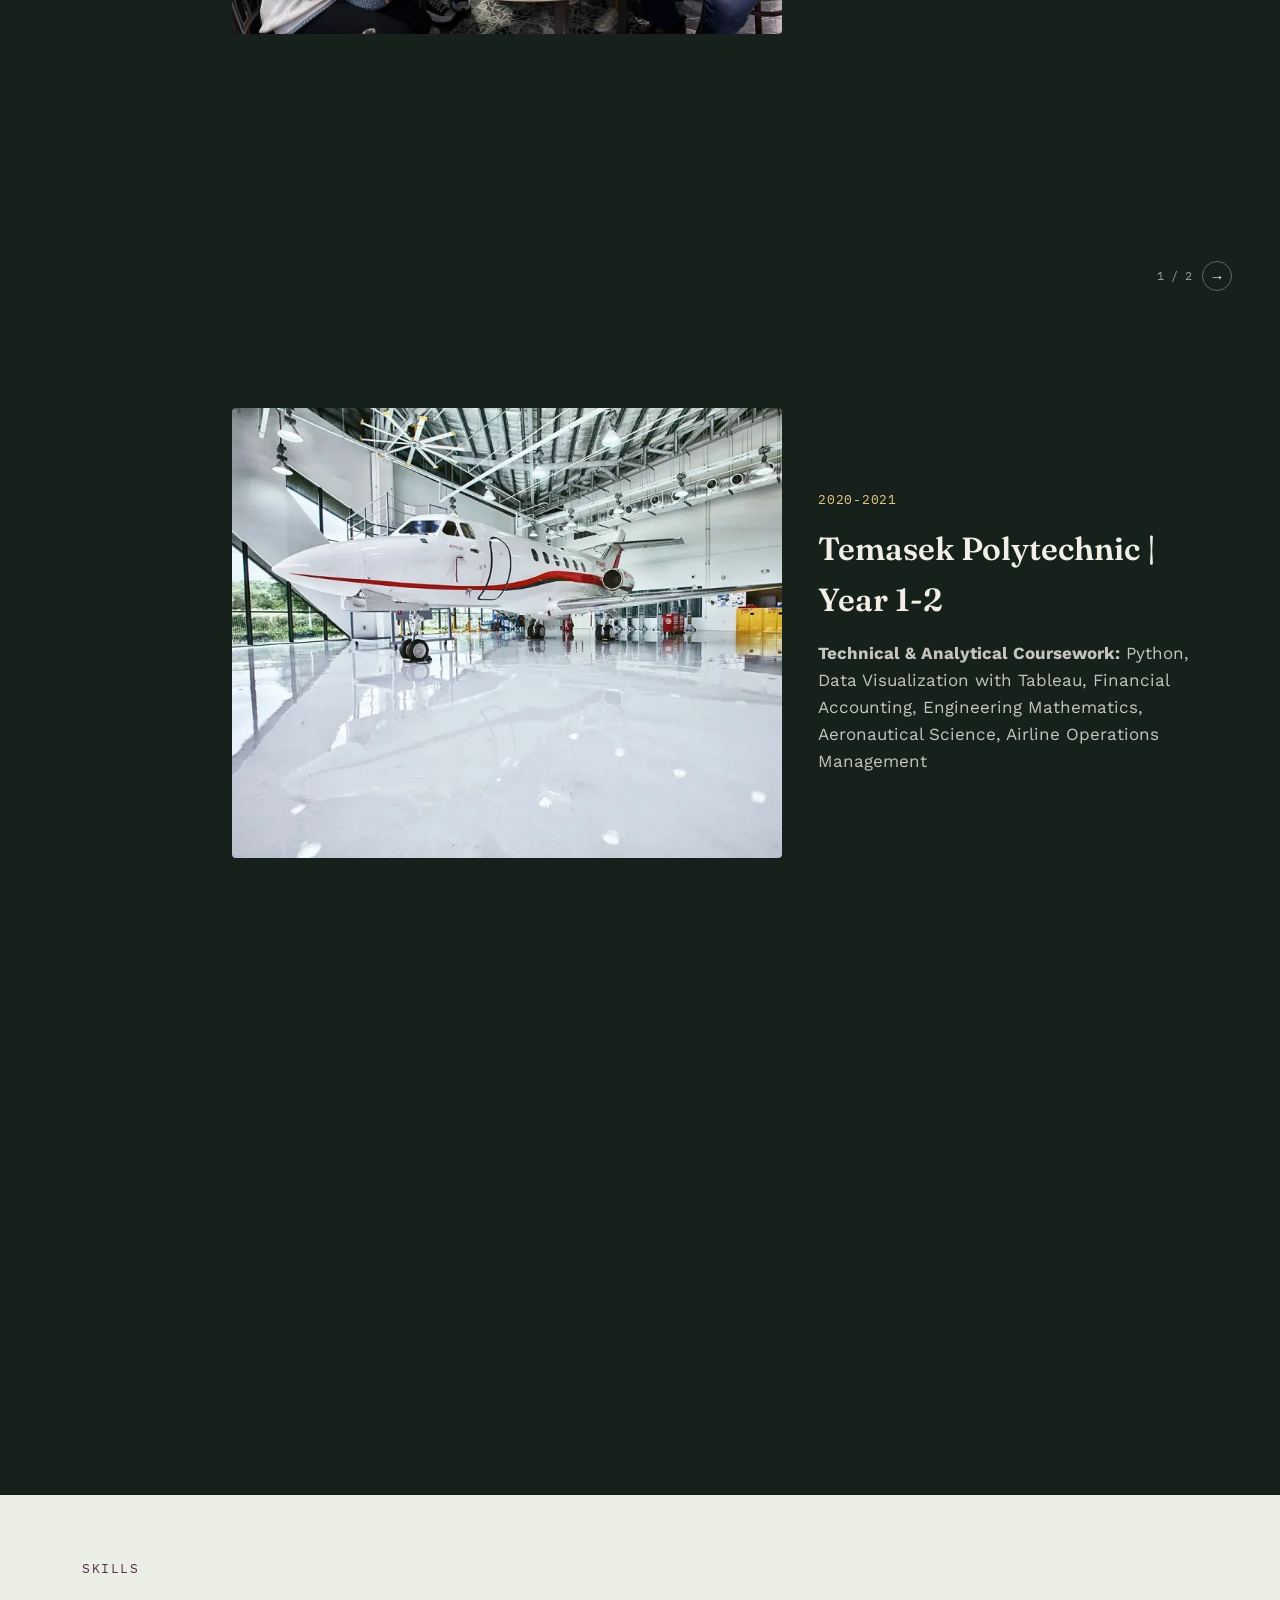
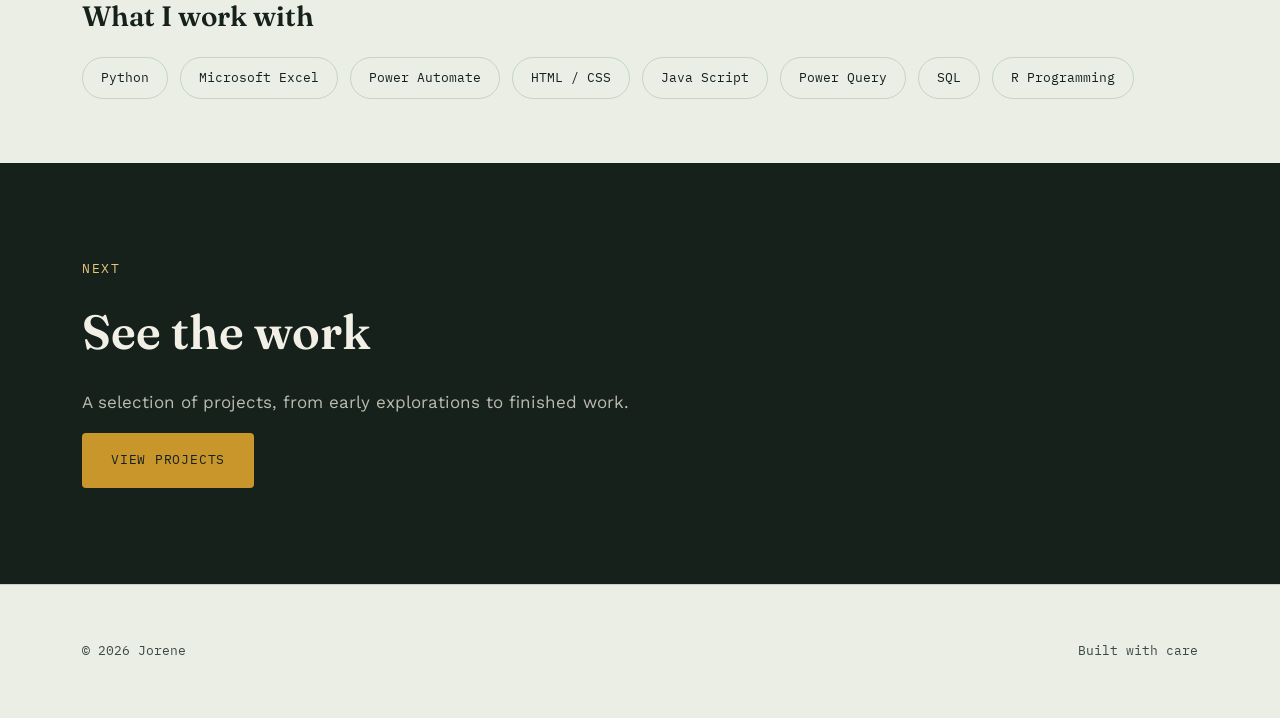
==== commit 643a3e73: "Update about.html" ====
--- a/about.html
+++ b/about.html
@@ -25,7 +25,7 @@
       <img src="images/portrait.jpg" alt="Portrait of Jorene"
            onerror="this.remove(); this.parentElement.innerHTML='Add images/portrait.jpg';">
     </div>
-    <div>
+    <div class="about-text">
       <p class="eyebrow">About</p>
       <h2 class="section-title">Hello!</h2>
       <p style="max-width:560px; color:rgba(242,239,230,0.78); font-size:18px;">
--- a/css/styles.css
+++ b/css/styles.css
@@ -397,16 +397,18 @@
   background: var(--gold);
 }
 
-.scroll-point{
-  min-height: calc(100vh - 76px);
-  display: flex;
-  align-items: center;
-  gap: 36px;
-  width: 1000px;
-  margin-left: 150px;
-  margin-right: 150px;
-  color: var(--cream-on-dark);
-  padding: 60px 0;
+@media (min-width: 769px){
+  .scroll-point{
+    min-height: calc(100vh - 76px);
+    display: flex;
+    align-items: center;
+    gap: 36px;
+    width: 1000px;
+    margin-left: 150px;
+    margin-right: 150px;
+    color: var(--cream-on-dark);
+    padding: 60px 0;
+  }
 }
 .scroll-point .timeline-photo{
   height: 50vh;
@@ -416,7 +418,7 @@
   flex-shrink: 0;
   margin: 0;
 }
-.scroll-point{ position: relative; }  /* add this line to your existing .scroll-point rule if not already there */
+.scroll-point{ position: relative; display: flex; align-items: center; gap: 36px; color: var(--cream-on-dark); padding: 60px 0; }
 
 .event-nav-top{
   position: absolute;
@@ -479,34 +481,6 @@
   margin-bottom: 0;
 }
 
-@media (max-width: 768px){
-  .scroll-bg{ display: none; }
-  .scroll-track{ margin-top: 0; }
-  .scroll-spacer{ display: none; }
-
-  .scroll-point{
-    min-height: auto;
-    width: auto;
-    margin: 0 20px 40px;
-    flex-direction: column;
-    align-items: flex-start;
-    gap: 16px;
-    padding: 28px 20px;
-    background: linear-gradient(160deg, #1c2a22, #16211C);
-    border-radius: var(--radius);
-    border: 1px solid rgba(242,239,230,0.08);
-    position: relative;
-  }
-  .scroll-point .timeline-photo{
-    width: 100%;
-    height: 200px;
-  }
-  .event-nav-top{
-    position: static;
-    align-self: flex-end;
-  }
-}
-
 /* ---------- projects grid ---------- */
 .grid-header{
   display:flex;
@@ -705,30 +679,99 @@
 }
 
 @media (max-width: 768px){
-  .scroll-rail{
-    left: 4%;
-    width: 90px;
-  }
-  .rail-year{
-    font-size: 13px;
-    padding-left: 24px;
-  }
-  .rail-year.active{
-    font-size: 26px;
+   .card-meta{
+    transform: translateY(0) !important;
+    opacity: 1 !important;
+   }
+   
+  /* ---- home hero photo ---- */
+  .hero{ padding-top: 20px; }
+  .hero-visual{
+    display: block;
+    position: static;
+    transform: none;
+    width: 180px;
+    margin: 32px auto 0;
+  }
+
+  /* ---- about intro ---- */
+  .about-hero-section{
+    min-height: auto;
+    padding: 60px 0;
+  }
+  .about-hero{
+    grid-template-columns: 1fr;
+  }
+  .about-photo{
+    aspect-ratio: 4/3;
+  }
+
+  /* ---- education timeline ---- */
+  .scroll-bg{
+    top: 60px;
+    height: calc(100vh - 60px);
+  }
+  .scroll-track{
+    margin-top: calc(-100vh + 60px);
   }
   .scroll-point{
+    min-height: calc(100vh - 60px);
     width: auto;
-    margin: 0 20px;
+    margin: 0 16px;
     flex-direction: column;
     align-items: flex-start;
-    gap: 20px;
-    padding-left: 100px;   /* clears the narrower rail */
-  }
+    justify-content: center;
+    gap: 10px;
+    padding: 16px 0 16px 70px;
+  }
+
+  .scroll-rail{
+    left: 3%;
+    top: 6%;
+    bottom: 6%;
+    width: 55px;
+  }
+  .rail-year{
+    height: 42px;
+    font-size: 10px;
+    padding-left: 18px;
+  }
+  .rail-year.active{
+    font-size: 18px;
+  }
+  .rail-year::before{
+    width: 9px; height: 9px;
+  }
+
   .scroll-point .timeline-photo{
     width: 100%;
-    height: 220px;
-  }
+    height: 120px;
+  }
+
+  .scroll-point-text .date{
+    font-size: 10px;
+    margin-bottom: 4px;
+  }
+  .scroll-point-text h3{
+    font-size: 17px;
+    margin-bottom: 6px;
+    line-height: 1.15;
+  }
+  .event-para,
+  .event-bullets li{
+    font-size: 13px;
+    line-height: 1.35;
+    margin-bottom: 6px;
+  }
+
   .event-nav-top{
-    top: 20px;
-  }
-}+    top: 10px;
+    font-size: 10px;
+  }
+  .event-next{
+    width: 22px; height: 22px;
+    font-size: 11px;
+  }
+
+  .scroll-spacer{ height: 20vh; }
+}
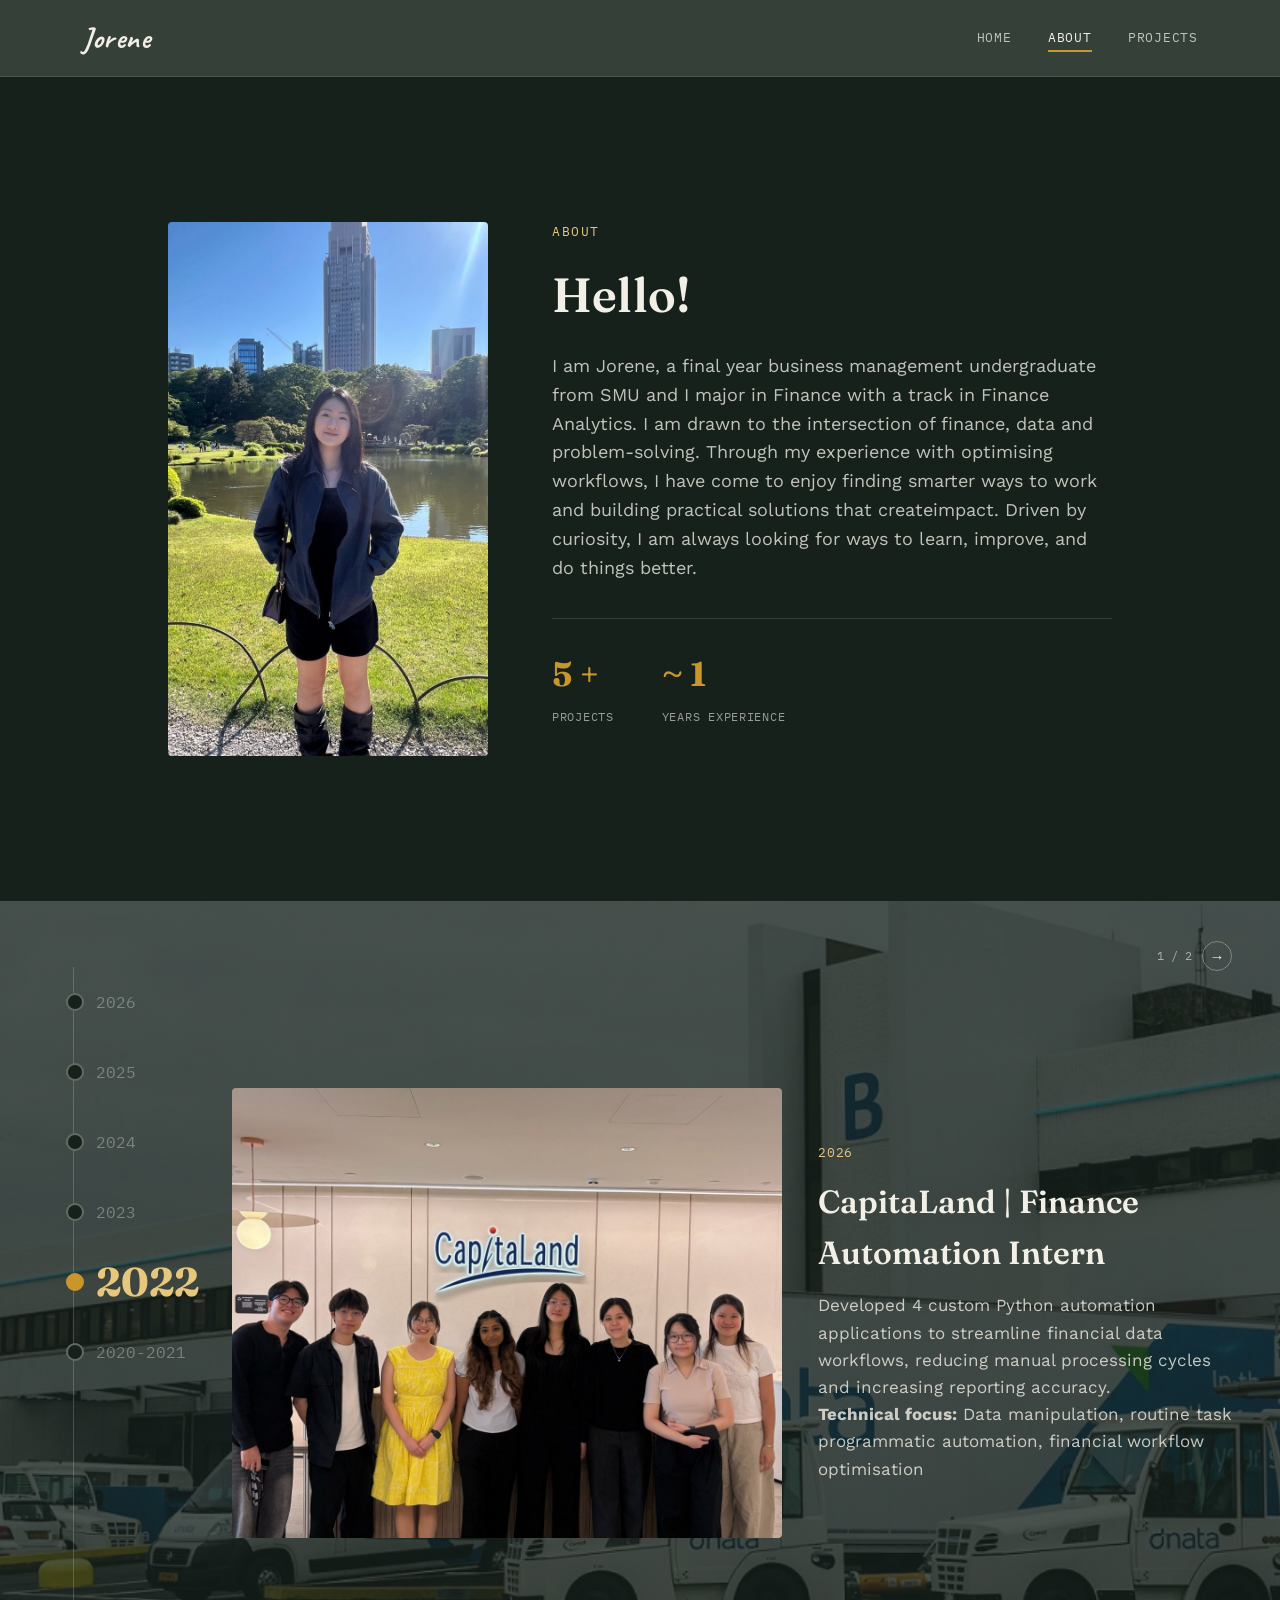
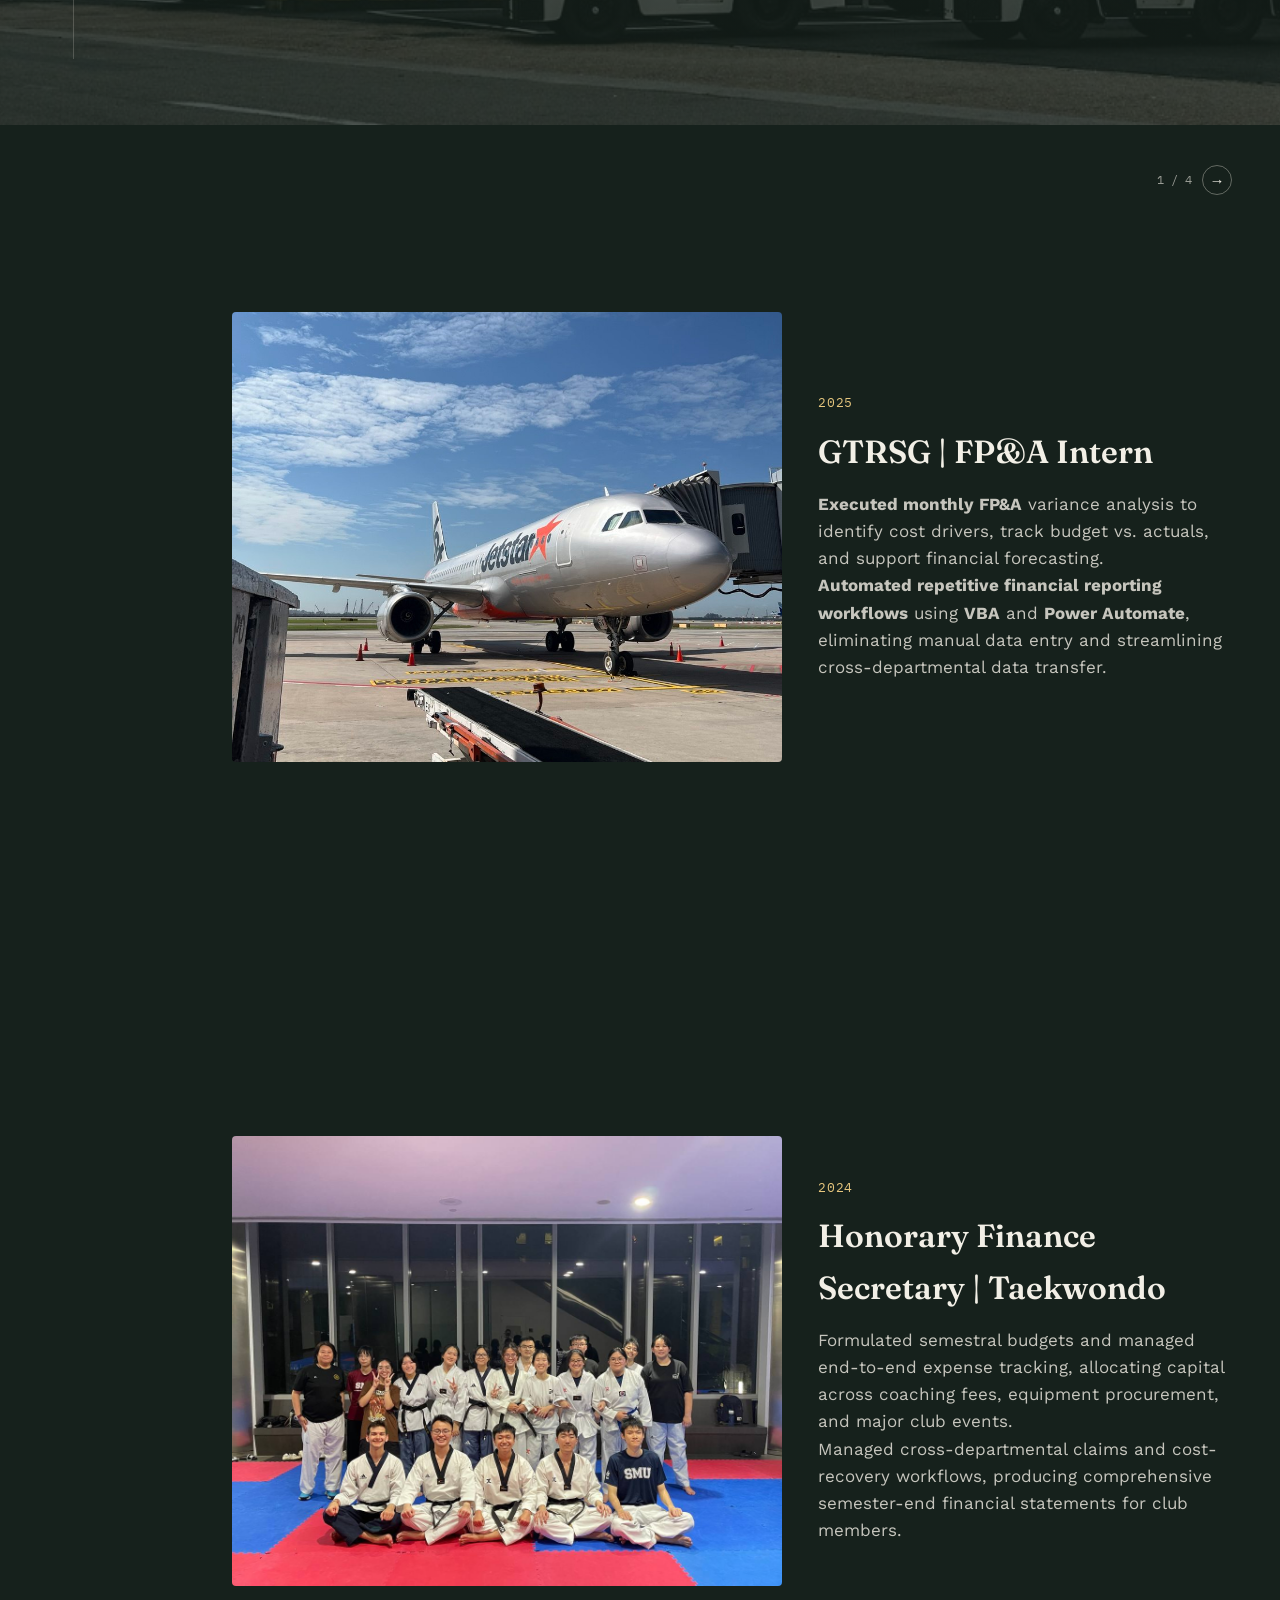
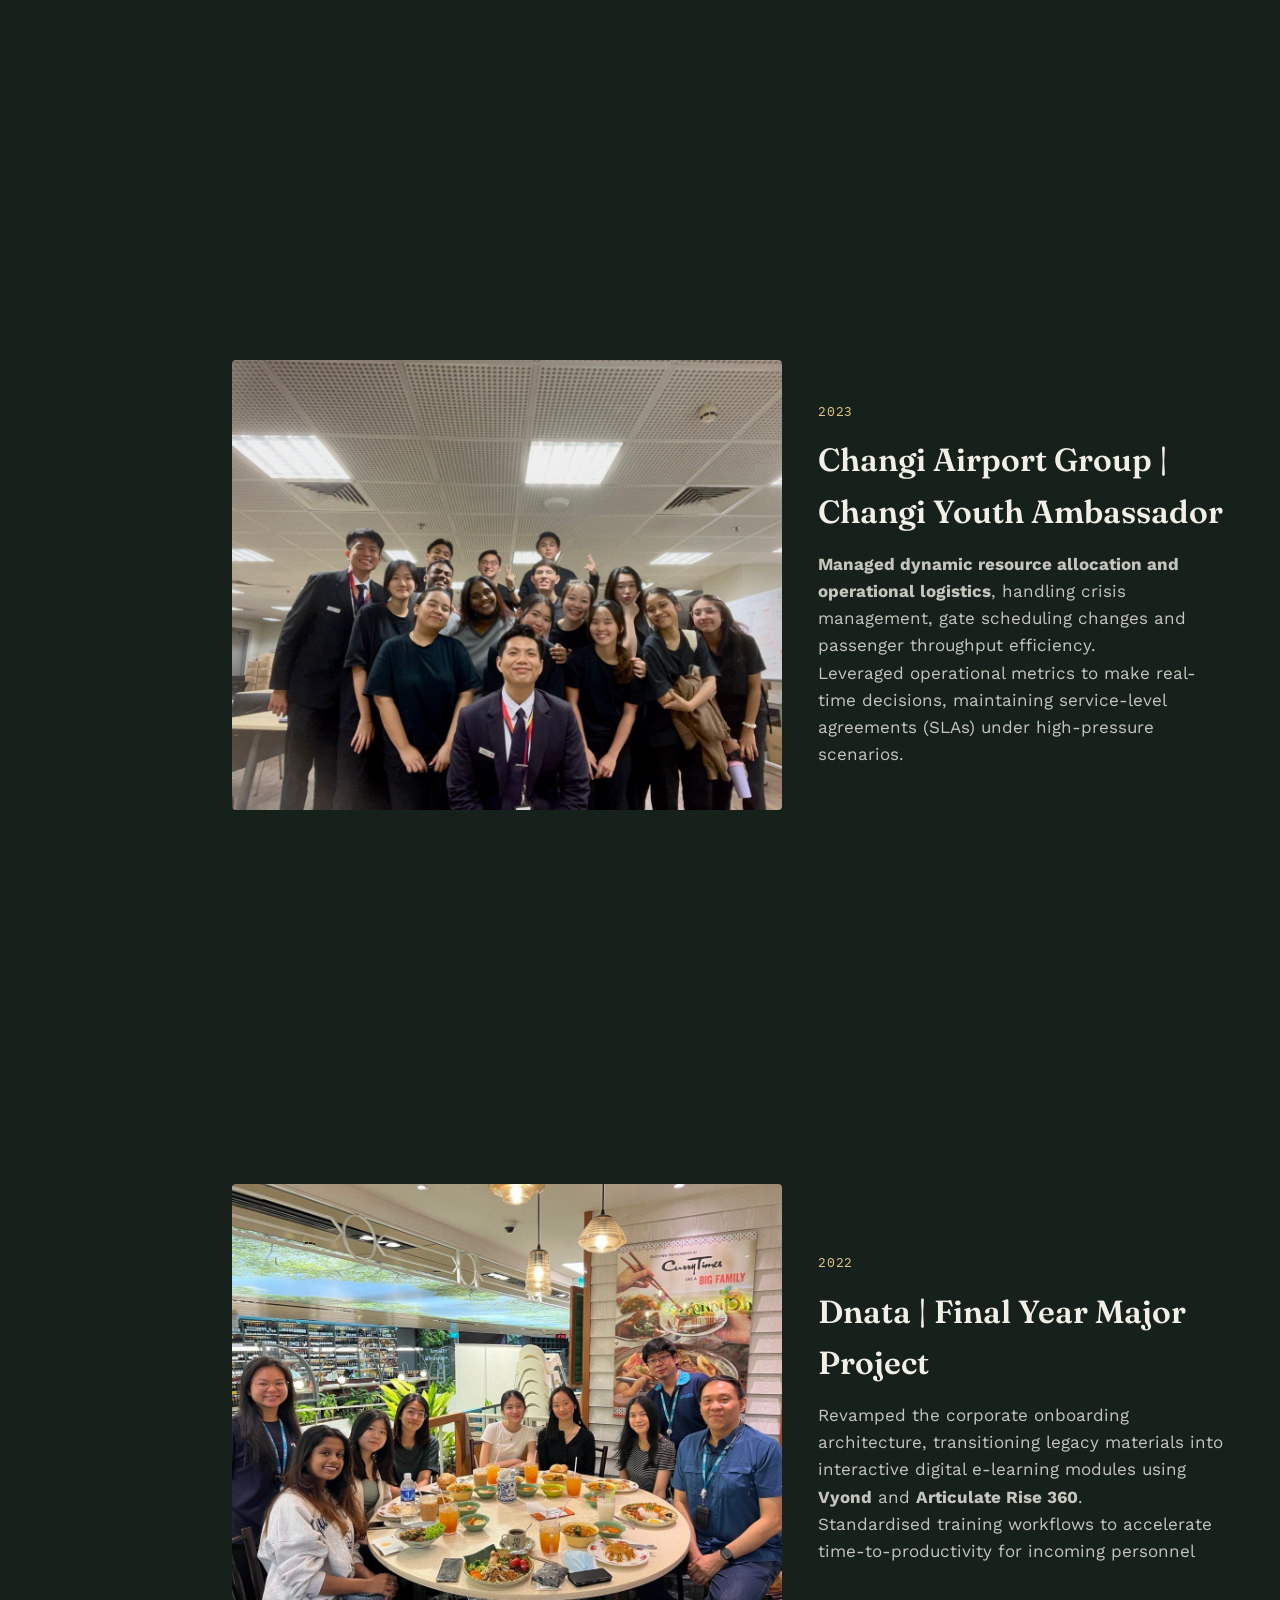
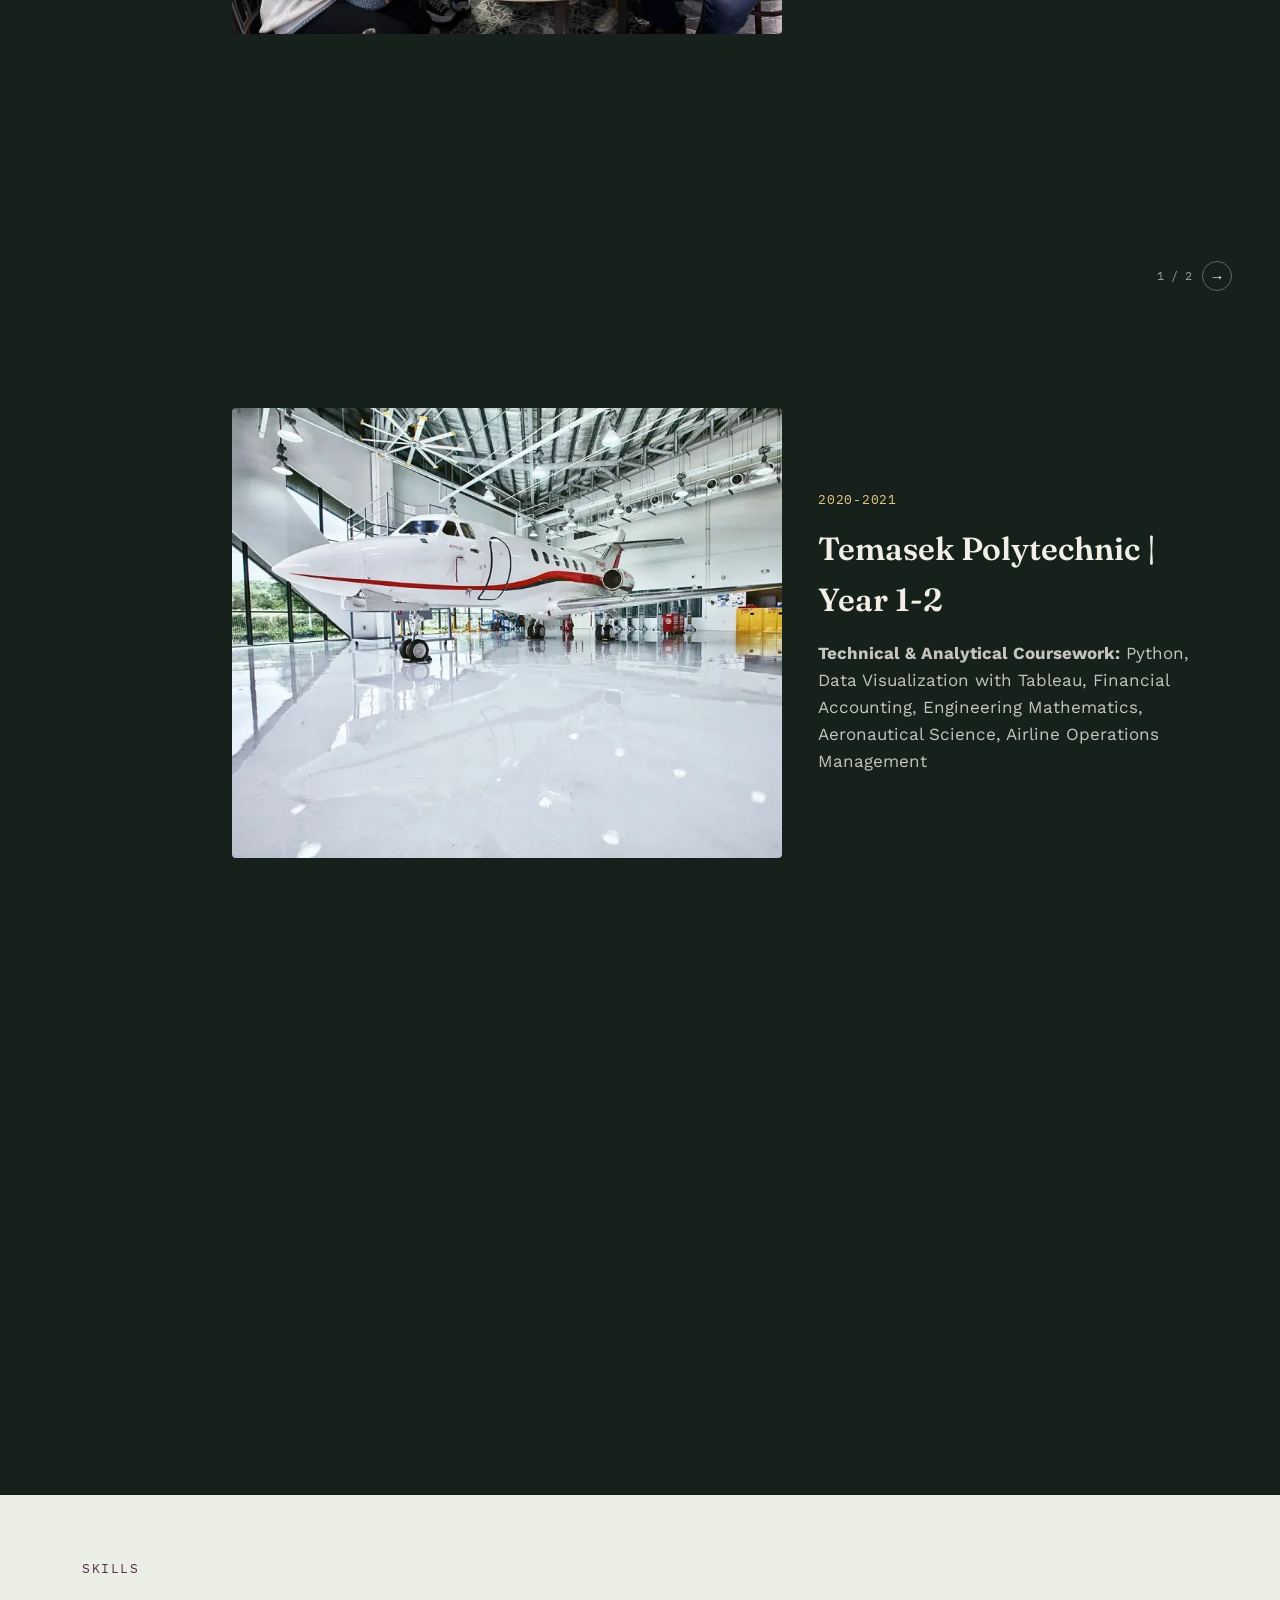
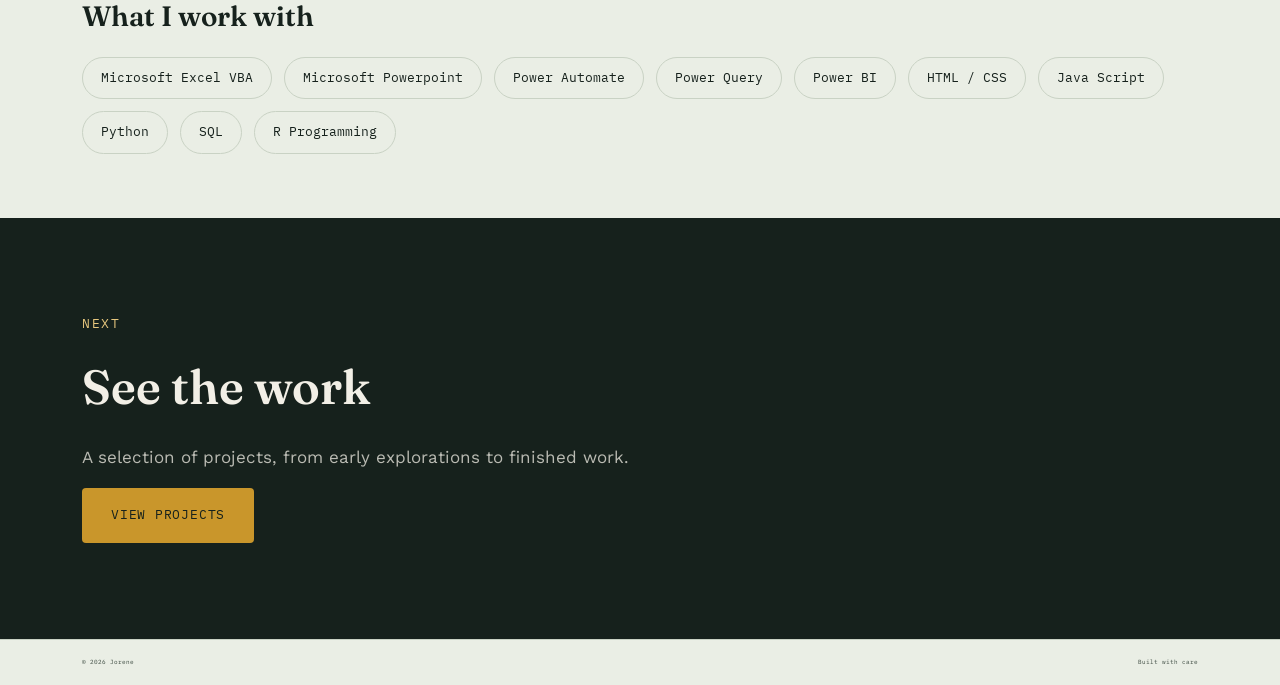
==== commit 8a18fd0d: "XBRL" ====
--- a/about.html
+++ b/about.html
@@ -53,12 +53,14 @@
       <h2 class="section-title" style="font-size:28px;">What I work with</h2>
     </div>
     <ul style="display:flex; flex-wrap:wrap; gap:12px; align-content:flex-start;">
-      <li style="border:1px solid var(--paper-soft); padding:10px 18px; border-radius:999px; font-family:var(--font-mono); font-size:13px;">Python</li>
-      <li style="border:1px solid var(--paper-soft); padding:10px 18px; border-radius:999px; font-family:var(--font-mono); font-size:13px;">Microsoft Excel</li>
+      <li style="border:1px solid var(--paper-soft); padding:10px 18px; border-radius:999px; font-family:var(--font-mono); font-size:13px;">Microsoft Excel VBA</li>
+      <li style="border:1px solid var(--paper-soft); padding:10px 18px; border-radius:999px; font-family:var(--font-mono); font-size:13px;">Microsoft Powerpoint</li>
       <li style="border:1px solid var(--paper-soft); padding:10px 18px; border-radius:999px; font-family:var(--font-mono); font-size:13px;">Power Automate</li>
+      <li style="border:1px solid var(--paper-soft); padding:10px 18px; border-radius:999px; font-family:var(--font-mono); font-size:13px;">Power Query</li>
+      <li style="border:1px solid var(--paper-soft); padding:10px 18px; border-radius:999px; font-family:var(--font-mono); font-size:13px;">Power BI</li>
       <li style="border:1px solid var(--paper-soft); padding:10px 18px; border-radius:999px; font-family:var(--font-mono); font-size:13px;">HTML / CSS</li>
       <li style="border:1px solid var(--paper-soft); padding:10px 18px; border-radius:999px; font-family:var(--font-mono); font-size:13px;">Java Script</li>
-      <li style="border:1px solid var(--paper-soft); padding:10px 18px; border-radius:999px; font-family:var(--font-mono); font-size:13px;">Power Query</li>
+      <li style="border:1px solid var(--paper-soft); padding:10px 18px; border-radius:999px; font-family:var(--font-mono); font-size:13px;">Python</li>
       <li style="border:1px solid var(--paper-soft); padding:10px 18px; border-radius:999px; font-family:var(--font-mono); font-size:13px;">SQL</li>
       <li style="border:1px solid var(--paper-soft); padding:10px 18px; border-radius:999px; font-family:var(--font-mono); font-size:13px;">R Programming</li>
     </ul>
--- a/css/styles.css
+++ b/css/styles.css
@@ -667,10 +667,10 @@
 
 /* ---------- footer ---------- */
 .site-footer{
-  padding: 56px 0;
+  padding: 18px 0;
   border-top: 1px solid var(--paper-soft);
   font-family: var(--font-mono);
-  font-size: 13px;
+  font-size: 6px;
   color: var(--ink-soft);
 }
 .site-footer.on-dark{
@@ -678,34 +678,79 @@
   color: rgba(242,239,230,0.6);
 }
 
+/* ---------- Mobile ---------- */
 @media (max-width: 768px){
    .card-meta{
     transform: translateY(0) !important;
     opacity: 1 !important;
    }
+   .project-card .card-meta{
+    z-index: 2;
+   } 
+   .brand{ font-size: 22px; }
+   .nav-links{ gap: 20px; font-size: 11px; }
+   
    
   /* ---- home hero photo ---- */
-  .hero{ padding-top: 20px; }
+  .hero{
+    flex-direction: column;
+    align-items: center;
+    padding-top: 40px;
+    min-height: auto;
+  }
+  .hero .wrap{
+    display: flex;
+    flex-direction: column;
+    align-items: center;
+    text-align: center;
+    padding-top: 0;
+  }
   .hero-visual{
     display: block;
     position: static;
     transform: none;
-    width: 180px;
-    margin: 32px auto 0;
-  }
+    order: -1;
+    width: 220vw;
+    max-width: 290px;
+    margin: 0 0 32px;
+  }
+  .hero h1{ font-size: 45px; line-height: 1.2; }
+  .hero-eyebrow{ font-size: 11px; }
+  .hero p.lede{ font-size: 14px; max-width: 90%; }
+  .hero .btn{ font-size: 10px; padding: 10px 20px; }
 
   /* ---- about intro ---- */
   .about-hero-section{
     min-height: auto;
     padding: 60px 0;
   }
+  .about-hero-section{
+    display: flex;
+    align-items: center;
+    min-height: 100vh;
+  }
   .about-hero{
-    grid-template-columns: 1fr;
+  grid-template-columns: 1fr;
+  justify-items: center;
   }
   .about-photo{
-    aspect-ratio: 4/3;
-  }
-
+  aspect-ratio: 4/3;
+  width: 100%;
+  max-width: 320px;
+  margin: 0 auto;
+  }
+  .about-text{
+    width: 100%;
+    display: block;
+  }
+  .about-text p{
+    max-width: 100% !important;
+    font-size: 14px !important; 
+    line-height: 1.5;
+  }
+  .about-text .eyebrow{ font-size: 11px; }
+  .about-text h2.section-title{ font-size: 26px; }
+   
   /* ---- education timeline ---- */
   .scroll-bg{
     top: 60px;
@@ -713,13 +758,15 @@
   }
   .scroll-track{
     margin-top: calc(-100vh + 60px);
+    padding-top: 10vh
   }
   .scroll-point{
     min-height: calc(100vh - 60px);
     width: auto;
     margin: 0 16px;
     flex-direction: column;
-    align-items: flex-start;
+    align-items: center;
+    text-align: left; 
     justify-content: center;
     gap: 10px;
     padding: 16px 0 16px 70px;
@@ -729,7 +776,7 @@
     left: 3%;
     top: 6%;
     bottom: 6%;
-    width: 55px;
+    width: 70px;
   }
   .rail-year{
     height: 42px;
@@ -737,15 +784,22 @@
     padding-left: 18px;
   }
   .rail-year.active{
-    font-size: 18px;
+    font-size: 15px;
   }
   .rail-year::before{
     width: 9px; height: 9px;
   }
-
+  .scroll-point-text p,
+  .scroll-point-text .event-para,
+  .scroll-point-text b,
+  .event-bullets li{
+    font-size: 13px !important;
+    line-height: 1.4;
+  }
   .scroll-point .timeline-photo{
     width: 100%;
     height: 120px;
+    margin: 0 auto;
   }
 
   .scroll-point-text .date{
@@ -765,6 +819,10 @@
   }
 
   .event-nav-top{
+    position: static;
+    justify-content: flex-end;
+    margin-bottom: 10px;
+    width: 100%;
     top: 10px;
     font-size: 10px;
   }
@@ -774,4 +832,12 @@
   }
 
   .scroll-spacer{ height: 20vh; }
-}
+
+  .project-card::after{
+    content: "";
+    position: absolute;
+    inset: 0;
+    background: linear-gradient(0deg, rgba(0, 0, 0, 0.349) 100%, rgba(0,0,0,0.15) 45%, transparent 50%);
+    pointer-events: none;
+  }
+}
